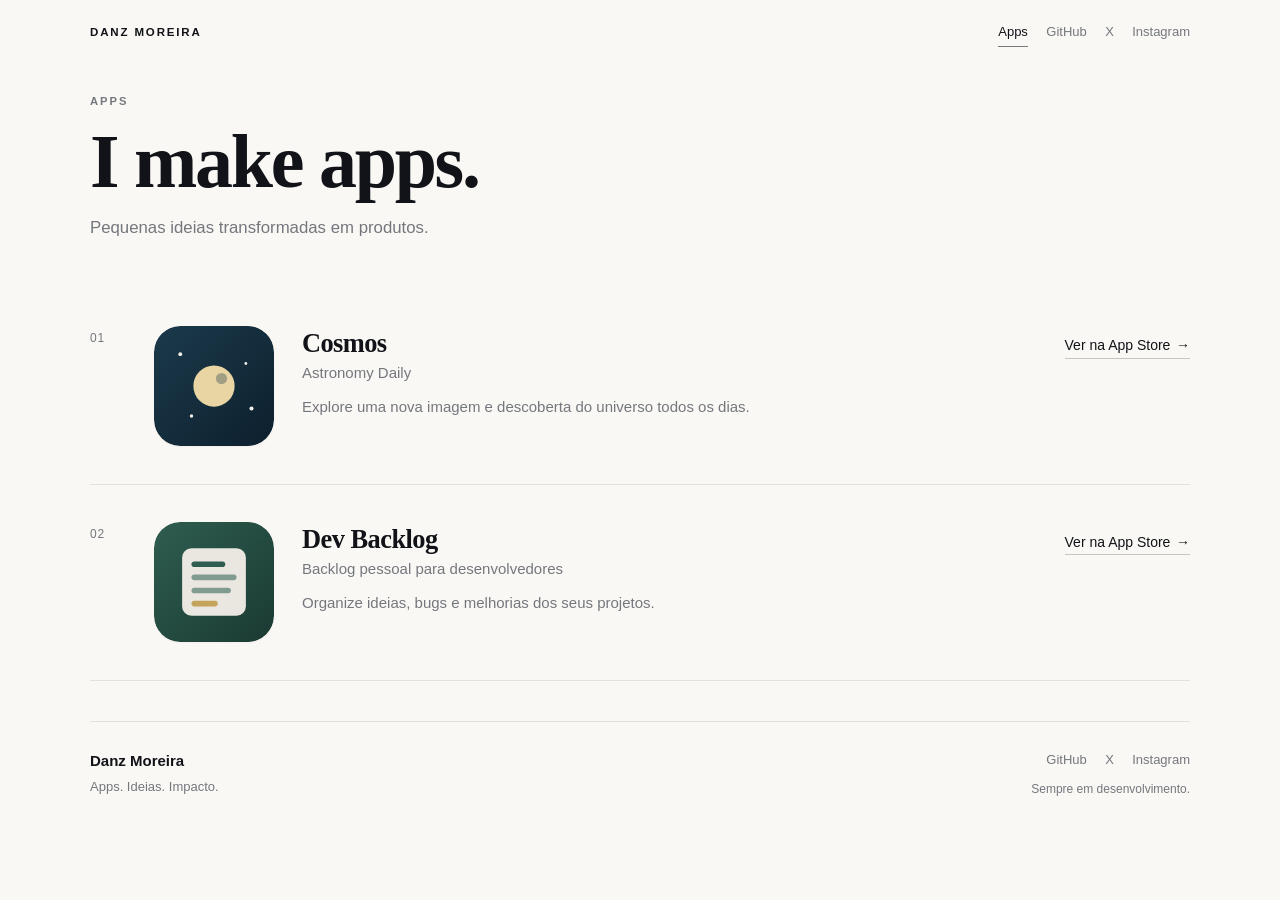
==== index.html @ e071b49e "sua mensagem" ====
<!DOCTYPE html>
<html lang="pt-BR">
  <head>
    <meta charset="utf-8" />
    <meta name="viewport" content="width=device-width, initial-scale=1" />
    <title>Apps · Danz Moreira</title>
    <meta
      name="description"
      content="Pequenas ideias transformadas em produtos — portfólio de apps de Danz Moreira."
    />
    <meta name="theme-color" content="#FAF8F4" />

    <meta property="og:type" content="website" />
    <meta property="og:title" content="Apps · Danz Moreira" />
    <meta
      property="og:description"
      content="Pequenas ideias transformadas em produtos."
    />
    <meta property="og:url" content="https://danzmoreira.github.io/apps/" />
    <meta property="og:image" content="assets/icons/favicon.svg" />

    <meta name="twitter:card" content="summary" />
    <meta name="twitter:title" content="Apps · Danz Moreira" />
    <meta
      name="twitter:description"
      content="Pequenas ideias transformadas em produtos."
    />

    <link rel="icon" href="assets/icons/favicon.svg" type="image/svg+xml" />
    <link rel="stylesheet" href="css/style.css" />
  </head>
  <body>
    <a class="skip-link" href="#conteudo">Ir para o conteúdo</a>

    <header class="site-header">
      <div class="shell header-inner">
        <a class="site-mark" href="index.html">Danz Moreira</a>
        <nav class="header-nav" aria-label="Navegação">
          <a class="nav-link is-active" href="index.html" aria-current="page">Apps</a>
          <a
            class="nav-link"
            href="#"
            data-social="github"
            rel="noopener noreferrer"
            >GitHub</a
          >
          <a class="nav-link" href="#" data-social="x" rel="noopener noreferrer"
            >X</a
          >
          <a
            class="nav-link"
            href="#"
            data-social="instagram"
            rel="noopener noreferrer"
            >Instagram</a
          >
        </nav>
      </div>
    </header>

    <main id="conteudo">
      <section class="hero shell" aria-labelledby="hero-title">
        <p class="hero-kicker">Apps</p>
        <h1 id="hero-title">I make apps.</h1>
        <p class="hero-lead">Pequenas ideias transformadas em produtos.</p>
      </section>

      <section class="apps-section shell" aria-label="Lista de aplicativos">
        <p id="apps-status" class="apps-status" role="status" aria-live="polite">
          Carregando aplicativos…
        </p>
        <div id="apps-grid" class="apps-list" hidden></div>
      </section>
    </main>

    <footer class="site-footer">
      <div class="shell footer-inner">
        <div class="footer-brand">
          <p class="footer-name">Danz Moreira</p>
          <p class="footer-tagline">Apps. Ideias. Impacto.</p>
        </div>
        <div class="footer-meta">
          <nav class="footer-nav" aria-label="Redes sociais">
            <a
              class="nav-link"
              href="#"
              data-social="github"
              rel="noopener noreferrer"
              >GitHub</a
            >
            <a class="nav-link" href="#" data-social="x" rel="noopener noreferrer"
              >X</a
            >
            <a
              class="nav-link"
              href="#"
              data-social="instagram"
              rel="noopener noreferrer"
              >Instagram</a
            >
          </nav>
          <p class="footer-note">Sempre em desenvolvimento.</p>
        </div>
      </div>
    </footer>

    <script src="js/app.js" defer></script>
  </body>
</html>
---- css/style.css ----
/* Indie Portfolio — Danz Moreira / apps */

:root {
  --bg: #faf8f4;
  --ink: #111318;
  --ink-soft: #74777d;
  --line: rgba(17, 19, 24, 0.1);
  --link: #111318;
  --font-sans: -apple-system, BlinkMacSystemFont, "Segoe UI", Roboto, Helvetica,
    Arial, sans-serif;
  --font-serif: Georgia, "Times New Roman", Times, serif;
  --shell: min(1100px, calc(100% - 2.5rem));
  --icon: 84px;
  --icon-radius: 20px;
}

@media (min-width: 768px) {
  :root {
    --shell: min(1100px, calc(100% - 4rem));
    --icon: 120px;
    --icon-radius: 26px;
  }
}

*,
*::before,
*::after {
  box-sizing: border-box;
}

html {
  scroll-behavior: smooth;
}

body {
  margin: 0;
  min-height: 100vh;
  font-family: var(--font-sans);
  color: var(--ink);
  background: var(--bg);
  line-height: 1.5;
  -webkit-font-smoothing: antialiased;
}

img {
  max-width: 100%;
  display: block;
}

a {
  color: var(--link);
}

a:focus-visible,
button:focus-visible {
  outline: 1.5px solid var(--ink);
  outline-offset: 3px;
}

.skip-link {
  position: absolute;
  left: 1rem;
  top: -3.5rem;
  z-index: 30;
  padding: 0.5rem 0.85rem;
  background: #fff;
  color: var(--ink);
  border: 1px solid var(--line);
  border-radius: 4px;
  text-decoration: none;
  font-size: 0.8125rem;
  font-weight: 500;
}

.skip-link:focus {
  top: 1rem;
}

.shell {
  width: var(--shell);
  margin-inline: auto;
}

/* —— Header —— */
.site-header {
  padding: 1.35rem 0 0;
}

.header-inner {
  display: flex;
  flex-wrap: wrap;
  align-items: baseline;
  justify-content: space-between;
  gap: 0.75rem 1.5rem;
}

.site-mark {
  margin: 0;
  font-family: var(--font-sans);
  font-size: 0.72rem;
  font-weight: 600;
  letter-spacing: 0.16em;
  text-transform: uppercase;
  text-decoration: none;
  color: var(--ink);
}

.header-nav,
.footer-nav {
  display: flex;
  flex-wrap: wrap;
  align-items: center;
  gap: 0.35rem 1.15rem;
}

.nav-link {
  position: relative;
  font-size: 0.8125rem;
  font-weight: 400;
  color: var(--ink-soft);
  text-decoration: none;
  transition: color 0.2s ease;
}

.nav-link:hover,
.nav-link:focus-visible {
  color: var(--ink);
}

.nav-link.is-active {
  color: var(--ink);
}

.nav-link.is-active::after {
  content: "";
  position: absolute;
  left: 0;
  right: 0;
  bottom: -0.35rem;
  height: 1px;
  background: var(--ink);
  opacity: 0.55;
}

/* —— Hero —— */
.hero {
  padding: 3.25rem 0 0.5rem;
}

.hero-kicker {
  margin: 0 0 0.85rem;
  font-size: 0.7rem;
  font-weight: 600;
  letter-spacing: 0.18em;
  text-transform: uppercase;
  color: var(--ink-soft);
}

.hero h1,
.not-found-title {
  margin: 0 0 0.85rem;
  font-family: var(--font-serif);
  font-size: clamp(2.6rem, 8vw, 4.75rem);
  font-weight: 700;
  letter-spacing: -0.03em;
  line-height: 1.02;
  color: var(--ink);
}

.hero-lead {
  margin: 0;
  max-width: 28rem;
  font-size: 1.05rem;
  color: var(--ink-soft);
  line-height: 1.55;
}

/* —— List —— */
.apps-section {
  padding: 2.5rem 0 1rem;
}

.apps-status {
  margin: 0 0 1rem;
  font-size: 0.9rem;
  color: var(--ink-soft);
}

.apps-status.is-error {
  color: #8b3a3a;
}

.apps-list {
  display: block;
  margin: 0;
  padding: 0;
}

.app-row {
  display: grid;
  grid-template-columns: 1.75rem var(--icon) minmax(0, 1fr);
  column-gap: 0.95rem;
  align-items: start;
  padding: 1.75rem 0;
  border-bottom: 1px solid var(--line);
  background: transparent;
  box-shadow: none;
  transition: border-color 0.25s ease;
}

.app-row:hover {
  border-bottom-color: rgba(17, 19, 24, 0.18);
}

.app-row:last-child {
  border-bottom: 1px solid var(--line);
}

.app-index {
  margin: 0.15rem 0 0;
  font-size: 0.75rem;
  font-weight: 500;
  letter-spacing: 0.06em;
  color: var(--ink-soft);
  font-variant-numeric: tabular-nums;
}

.app-icon {
  width: var(--icon);
  height: var(--icon);
  border-radius: var(--icon-radius);
  object-fit: cover;
  background: #ebe7e0;
  box-shadow: 0 1px 2px rgba(17, 19, 24, 0.04);
  transition: transform 0.25s ease;
}

.app-row:hover .app-icon {
  transform: translateY(-2px);
}

.app-body {
  min-width: 0;
  display: flex;
  flex-direction: column;
  gap: 0.15rem;
  padding-top: 0.1rem;
}

.app-body-top {
  display: flex;
  flex-direction: column;
  gap: 0.15rem;
}

.app-name {
  margin: 0;
  font-family: var(--font-serif);
  font-size: 1.35rem;
  font-weight: 700;
  letter-spacing: -0.02em;
  line-height: 1.2;
  color: var(--ink);
}

.app-row.is-featured .app-name {
  letter-spacing: -0.022em;
}

.app-subtitle {
  margin: 0;
  font-size: 0.9375rem;
  color: var(--ink-soft);
  line-height: 1.4;
}

.app-description {
  margin: 0.55rem 0 0;
  max-width: 28rem;
  font-size: 0.9375rem;
  color: var(--ink-soft);
  line-height: 1.6;
  order: 3;
}

.app-action {
  margin: 0.75rem 0 0;
  order: 4;
}

.app-store-link,
.app-status-text {
  display: inline-flex;
  align-items: center;
  gap: 0.35rem;
  margin: 0;
  padding: 0;
  border: none;
  background: none;
  font: inherit;
  font-size: 0.875rem;
  font-weight: 500;
  color: var(--link);
  text-decoration: none;
  cursor: pointer;
  border-bottom: 1px solid transparent;
  transition: opacity 0.2s ease, border-color 0.2s ease;
}

.app-store-link {
  border-bottom-color: rgba(17, 19, 24, 0.22);
  padding-bottom: 0.1rem;
}

.app-store-link:hover,
.app-store-link:focus-visible {
  opacity: 0.7;
  border-bottom-color: rgba(17, 19, 24, 0.45);
}

.app-store-link:hover .link-arrow,
.app-store-link:focus-visible .link-arrow {
  transform: translateX(3px);
}

.link-arrow {
  display: inline-block;
  transition: transform 0.2s ease;
}

.app-status-text {
  cursor: default;
  color: var(--ink-soft);
  font-weight: 400;
  border-bottom: none;
}

.app-qr {
  margin: 1rem 0 0;
  padding: 0;
  border: none;
  order: 5;
}

.app-qr img {
  width: 72px;
  height: 72px;
  border-radius: 8px;
  background: #fff;
}

.app-qr figcaption {
  margin-top: 0.3rem;
  font-size: 0.7rem;
  color: var(--ink-soft);
}

/* Desktop: número | ícone | info | link */
@media (min-width: 900px) {
  .app-row {
    grid-template-columns: 2.25rem var(--icon) minmax(0, 1fr);
    column-gap: 1.75rem;
    padding: 2.35rem 0;
  }

  .app-body {
    display: grid;
    grid-template-columns: minmax(0, 1fr) auto;
    grid-template-rows: auto auto auto;
    column-gap: 1.5rem;
    row-gap: 0;
    align-items: start;
  }

  .app-body-top {
    grid-column: 1;
    grid-row: 1;
  }

  .app-action {
    grid-column: 2;
    grid-row: 1;
    margin: 0.35rem 0 0;
    justify-self: end;
    white-space: nowrap;
    order: unset;
  }

  .app-description {
    grid-column: 1 / -1;
    grid-row: 2;
    max-width: 32rem;
    margin-top: 0.75rem;
    order: unset;
  }

  .app-qr {
    grid-column: 1;
    grid-row: 3;
    order: unset;
  }

  .app-name {
    font-size: 1.65rem;
  }
}

/* —— Footer —— */
.site-footer {
  padding: 0 0 3.5rem;
  margin-top: 1.5rem;
}

.footer-inner {
  display: flex;
  flex-wrap: wrap;
  justify-content: space-between;
  gap: 1.5rem 2rem;
  border-top: 1px solid var(--line);
  padding-top: 1.75rem;
}

.footer-name {
  margin: 0 0 0.25rem;
  font-size: 0.9375rem;
  font-weight: 600;
  color: var(--ink);
}

.footer-tagline {
  margin: 0;
  font-size: 0.8125rem;
  color: var(--ink-soft);
}

.footer-meta {
  display: flex;
  flex-direction: column;
  align-items: flex-start;
  gap: 0.65rem;
}

@media (min-width: 640px) {
  .footer-meta {
    align-items: flex-end;
    text-align: right;
  }
}

.footer-note {
  margin: 0;
  font-size: 0.75rem;
  color: var(--ink-soft);
}

/* —— 404 —— */
.page-404 .not-found {
  min-height: 100vh;
  display: flex;
  flex-direction: column;
  justify-content: center;
  padding: 3rem 0;
}

.page-404 .site-mark {
  margin-bottom: 2rem;
}

.page-404 .not-found-title {
  font-size: clamp(2rem, 6vw, 3rem);
}

.page-404 .hero-lead {
  margin-bottom: 1.5rem;
}

@media (prefers-reduced-motion: reduce) {
  html {
    scroll-behavior: auto;
  }

  .app-icon,
  .link-arrow,
  .app-store-link,
  .nav-link,
  .app-row {
    transition: none !important;
  }

  .app-row:hover .app-icon {
    transform: none;
  }

  .app-store-link:hover .link-arrow,
  .app-store-link:focus-visible .link-arrow {
    transform: none;
  }
}
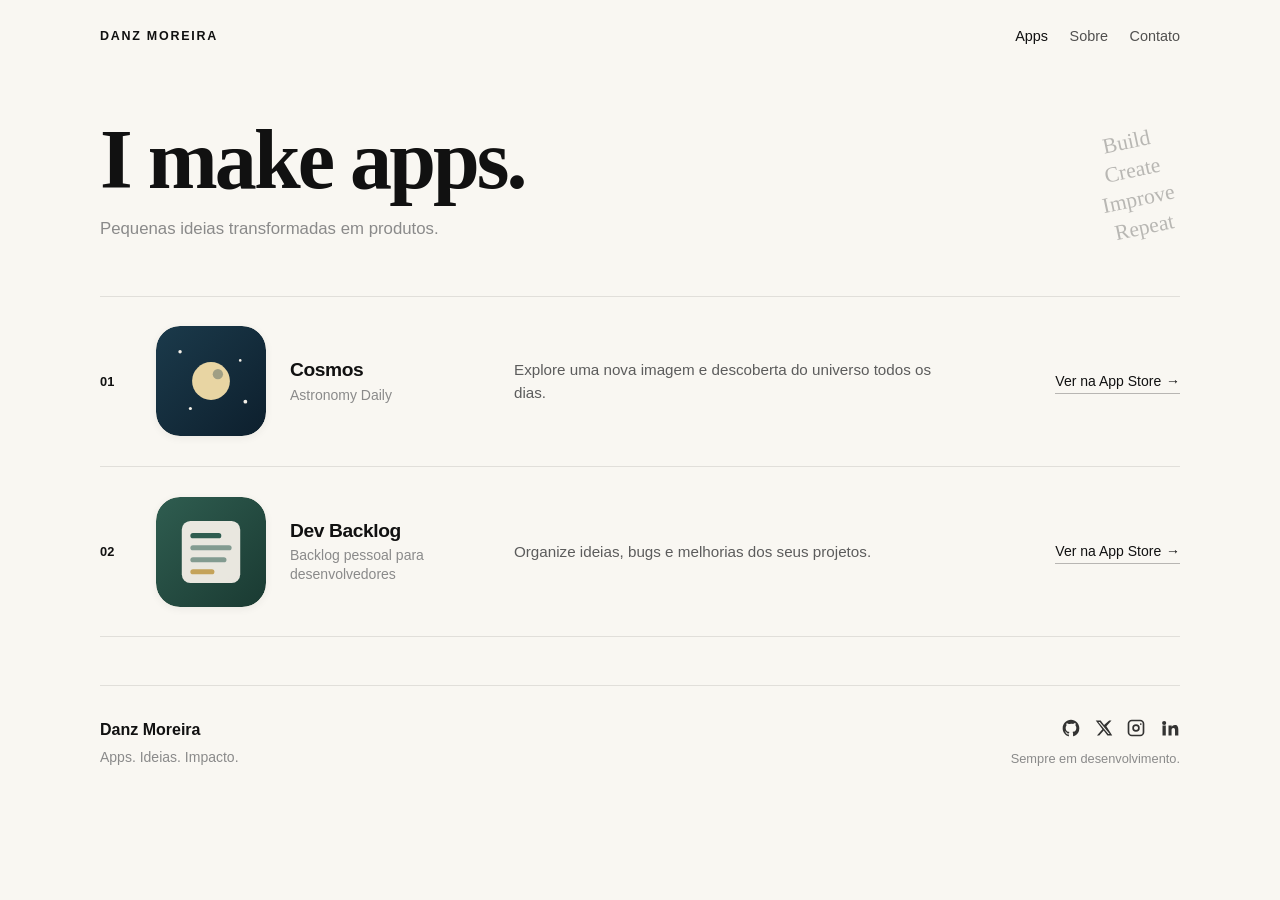
==== commit 2462b596: "suam" ====
--- a/index.html
+++ b/index.html
@@ -8,7 +8,7 @@
       name="description"
       content="Pequenas ideias transformadas em produtos — portfólio de apps de Danz Moreira."
     />
-    <meta name="theme-color" content="#FAF8F4" />
+    <meta name="theme-color" content="#F9F7F2" />
 
     <meta property="og:type" content="website" />
     <meta property="og:title" content="Apps · Danz Moreira" />
@@ -37,32 +37,21 @@
         <a class="site-mark" href="index.html">Danz Moreira</a>
         <nav class="header-nav" aria-label="Navegação">
           <a class="nav-link is-active" href="index.html" aria-current="page">Apps</a>
-          <a
-            class="nav-link"
-            href="#"
-            data-social="github"
-            rel="noopener noreferrer"
-            >GitHub</a
-          >
-          <a class="nav-link" href="#" data-social="x" rel="noopener noreferrer"
-            >X</a
-          >
-          <a
-            class="nav-link"
-            href="#"
-            data-social="instagram"
-            rel="noopener noreferrer"
-            >Instagram</a
-          >
+          <a class="nav-link" href="#sobre">Sobre</a>
+          <a class="nav-link" href="#contato">Contato</a>
         </nav>
       </div>
     </header>
 
     <main id="conteudo">
       <section class="hero shell" aria-labelledby="hero-title">
-        <p class="hero-kicker">Apps</p>
-        <h1 id="hero-title">I make apps.</h1>
-        <p class="hero-lead">Pequenas ideias transformadas em produtos.</p>
+        <div class="hero-copy">
+          <h1 id="hero-title">I make apps.</h1>
+          <p class="hero-lead">Pequenas ideias transformadas em produtos.</p>
+        </div>
+        <p class="hero-script" aria-hidden="true">
+          Build<br />Create<br />Improve<br />Repeat
+        </p>
       </section>
 
       <section class="apps-section shell" aria-label="Lista de aplicativos">
@@ -73,31 +62,70 @@
       </section>
     </main>
 
-    <footer class="site-footer">
+    <footer class="site-footer" id="contato">
       <div class="shell footer-inner">
-        <div class="footer-brand">
+        <div class="footer-brand" id="sobre">
           <p class="footer-name">Danz Moreira</p>
           <p class="footer-tagline">Apps. Ideias. Impacto.</p>
         </div>
         <div class="footer-meta">
-          <nav class="footer-nav" aria-label="Redes sociais">
+          <nav class="footer-social" aria-label="Redes sociais">
             <a
-              class="nav-link"
+              class="social-icon"
               href="#"
               data-social="github"
+              aria-label="GitHub"
               rel="noopener noreferrer"
-              >GitHub</a
             >
-            <a class="nav-link" href="#" data-social="x" rel="noopener noreferrer"
-              >X</a
+              <svg viewBox="0 0 24 24" width="20" height="20" aria-hidden="true">
+                <path
+                  fill="currentColor"
+                  d="M12 2C6.48 2 2 6.58 2 12.26c0 4.52 2.87 8.35 6.84 9.71.5.1.68-.22.68-.48 0-.24-.01-.87-.01-1.7-2.78.62-3.37-1.37-3.37-1.37-.45-1.18-1.11-1.5-1.11-1.5-.91-.64.07-.63.07-.63 1 .07 1.53 1.06 1.53 1.06.89 1.56 2.34 1.11 2.91.85.09-.66.35-1.11.63-1.37-2.22-.26-4.56-1.14-4.56-5.07 0-1.12.39-2.03 1.03-2.75-.1-.26-.45-1.31.1-2.73 0 0 .84-.27 2.75 1.05A9.3 9.3 0 0 1 12 6.84c.85 0 1.71.12 2.51.35 1.9-1.32 2.74-1.05 2.74-1.05.55 1.42.2 2.47.1 2.73.64.72 1.03 1.63 1.03 2.75 0 3.94-2.34 4.8-4.57 5.06.36.32.68.94.68 1.9 0 1.37-.01 2.47-.01 2.81 0 .26.18.59.69.48A10.27 10.27 0 0 0 22 12.26C22 6.58 17.52 2 12 2z"
+                />
+              </svg>
+            </a>
+            <a
+              class="social-icon"
+              href="#"
+              data-social="x"
+              aria-label="X"
+              rel="noopener noreferrer"
             >
+              <svg viewBox="0 0 24 24" width="18" height="18" aria-hidden="true">
+                <path
+                  fill="currentColor"
+                  d="M18.9 2H22l-6.8 7.78L23 22h-6.4l-5-6.55L5.7 22H2.6l7.28-8.32L1 2h6.56l4.52 5.98L18.9 2zm-1.12 18h1.78L6.34 3.9H4.44L17.78 20z"
+                />
+              </svg>
+            </a>
             <a
-              class="nav-link"
+              class="social-icon"
               href="#"
               data-social="instagram"
+              aria-label="Instagram"
               rel="noopener noreferrer"
-              >Instagram</a
             >
+              <svg viewBox="0 0 24 24" width="20" height="20" aria-hidden="true">
+                <path
+                  fill="currentColor"
+                  d="M7 2h10a5 5 0 0 1 5 5v10a5 5 0 0 1-5 5H7a5 5 0 0 1-5-5V7a5 5 0 0 1 5-5zm0 2a3 3 0 0 0-3 3v10a3 3 0 0 0 3 3h10a3 3 0 0 0 3-3V7a3 3 0 0 0-3-3H7zm5 3.5A4.5 4.5 0 1 1 7.5 12 4.5 4.5 0 0 1 12 7.5zm0 2A2.5 2.5 0 1 0 14.5 12 2.5 2.5 0 0 0 12 9.5zM17.75 6.25a1 1 0 1 1-1 1 1 1 0 0 1 1-1z"
+                />
+              </svg>
+            </a>
+            <a
+              class="social-icon"
+              href="#"
+              data-social="linkedin"
+              aria-label="LinkedIn"
+              rel="noopener noreferrer"
+            >
+              <svg viewBox="0 0 24 24" width="20" height="20" aria-hidden="true">
+                <path
+                  fill="currentColor"
+                  d="M4.98 3.5A2.5 2.5 0 1 1 2.5 6a2.5 2.5 0 0 1 2.48-2.5zM3 8.98h3.96V21H3zm7.2 0H14v1.64h.06c.55-1.04 1.9-2.14 3.91-2.14C21.2 8.48 22 11 22 14.4V21h-3.96v-5.8c0-1.38-.02-3.16-1.93-3.16-1.93 0-2.23 1.5-2.23 3.06V21H10.2z"
+                />
+              </svg>
+            </a>
           </nav>
           <p class="footer-note">Sempre em desenvolvimento.</p>
         </div>
--- a/css/style.css
+++ b/css/style.css
@@ -1,24 +1,34 @@
-/* Indie Portfolio — Danz Moreira / apps */
+/* Indie Portfolio — alinhado ao mockup de referência */
 
 :root {
-  --bg: #faf8f4;
-  --ink: #111318;
-  --ink-soft: #74777d;
-  --line: rgba(17, 19, 24, 0.1);
-  --link: #111318;
+  --bg: #f9f7f2;
+  --ink: #111111;
+  --ink-soft: #8a8a8a;
+  --ink-mid: #5c5c5c;
+  --line: rgba(17, 17, 17, 0.1);
+  --link: #111111;
   --font-sans: -apple-system, BlinkMacSystemFont, "Segoe UI", Roboto, Helvetica,
     Arial, sans-serif;
   --font-serif: Georgia, "Times New Roman", Times, serif;
-  --shell: min(1100px, calc(100% - 2.5rem));
-  --icon: 84px;
-  --icon-radius: 20px;
+  --font-script: "Segoe Script", "Apple Chancery", "Bradley Hand", "Comic Sans MS",
+    cursive;
+  --shell: min(1080px, calc(100% - 2.5rem));
+  --icon: 78px;
+  --icon-radius: 18px;
 }
 
 @media (min-width: 768px) {
   :root {
-    --shell: min(1100px, calc(100% - 4rem));
-    --icon: 120px;
-    --icon-radius: 26px;
+    --shell: min(1080px, calc(100% - 4.5rem));
+    --icon: 100px;
+    --icon-radius: 22px;
+  }
+}
+
+@media (min-width: 1100px) {
+  :root {
+    --icon: 110px;
+    --icon-radius: 24px;
   }
 }
 
@@ -83,101 +93,109 @@
 
 /* —— Header —— */
 .site-header {
-  padding: 1.35rem 0 0;
+  padding: 1.6rem 0 0;
 }
 
 .header-inner {
   display: flex;
   flex-wrap: wrap;
-  align-items: baseline;
+  align-items: center;
   justify-content: space-between;
-  gap: 0.75rem 1.5rem;
+  gap: 0.85rem 1.5rem;
 }
 
 .site-mark {
   margin: 0;
-  font-family: var(--font-sans);
-  font-size: 0.72rem;
-  font-weight: 600;
-  letter-spacing: 0.16em;
+  font-size: 0.78rem;
+  font-weight: 700;
+  letter-spacing: 0.14em;
   text-transform: uppercase;
   text-decoration: none;
   color: var(--ink);
 }
 
-.header-nav,
-.footer-nav {
+.header-nav {
   display: flex;
   flex-wrap: wrap;
-  align-items: center;
-  gap: 0.35rem 1.15rem;
+  gap: 0.35rem 1.35rem;
 }
 
 .nav-link {
-  position: relative;
-  font-size: 0.8125rem;
+  font-size: 0.9rem;
   font-weight: 400;
-  color: var(--ink-soft);
+  color: var(--ink);
   text-decoration: none;
-  transition: color 0.2s ease;
+  opacity: 0.72;
+  transition: opacity 0.2s ease;
 }
 
 .nav-link:hover,
-.nav-link:focus-visible {
-  color: var(--ink);
-}
-
+.nav-link:focus-visible,
 .nav-link.is-active {
-  color: var(--ink);
-}
-
-.nav-link.is-active::after {
-  content: "";
-  position: absolute;
-  left: 0;
-  right: 0;
-  bottom: -0.35rem;
-  height: 1px;
-  background: var(--ink);
-  opacity: 0.55;
+  opacity: 1;
 }
 
 /* —— Hero —— */
 .hero {
-  padding: 3.25rem 0 0.5rem;
-}
-
-.hero-kicker {
-  margin: 0 0 0.85rem;
-  font-size: 0.7rem;
-  font-weight: 600;
-  letter-spacing: 0.18em;
-  text-transform: uppercase;
-  color: var(--ink-soft);
-}
-
-.hero h1,
-.not-found-title {
-  margin: 0 0 0.85rem;
+  position: relative;
+  display: grid;
+  grid-template-columns: 1fr;
+  gap: 1rem;
+  padding: 3.5rem 0 1.25rem;
+}
+
+.hero-copy {
+  max-width: 36rem;
+}
+
+.hero h1 {
+  margin: 0 0 0.9rem;
   font-family: var(--font-serif);
-  font-size: clamp(2.6rem, 8vw, 4.75rem);
+  font-size: clamp(2.75rem, 9vw, 5.25rem);
   font-weight: 700;
-  letter-spacing: -0.03em;
-  line-height: 1.02;
+  letter-spacing: -0.035em;
+  line-height: 0.98;
   color: var(--ink);
 }
 
 .hero-lead {
   margin: 0;
-  max-width: 28rem;
+  max-width: 26rem;
   font-size: 1.05rem;
   color: var(--ink-soft);
   line-height: 1.55;
 }
 
-/* —— List —— */
+.hero-script {
+  display: none;
+  margin: 0;
+  font-family: var(--font-script);
+  font-size: 1.35rem;
+  line-height: 1.35;
+  color: rgba(17, 17, 17, 0.28);
+  transform: rotate(-12deg);
+  text-align: center;
+  user-select: none;
+  pointer-events: none;
+}
+
+@media (min-width: 768px) {
+  .hero {
+    grid-template-columns: 1fr auto;
+    align-items: start;
+    padding: 4.5rem 0 1.75rem;
+  }
+
+  .hero-script {
+    display: block;
+    margin-top: 0.5rem;
+    margin-right: 0.5rem;
+  }
+}
+
+/* —— Apps list —— */
 .apps-section {
-  padding: 2.5rem 0 1rem;
+  padding: 1.5rem 0 0.5rem;
 }
 
 .apps-status {
@@ -198,40 +216,42 @@
 
 .app-row {
   display: grid;
-  grid-template-columns: 1.75rem var(--icon) minmax(0, 1fr);
-  column-gap: 0.95rem;
+  grid-template-columns: 1.6rem var(--icon) minmax(0, 1fr);
+  grid-template-areas:
+    "num icon titles"
+    ".    .    desc"
+    ".    .    action"
+    ".    .    qr";
+  column-gap: 0.9rem;
+  row-gap: 0;
   align-items: start;
-  padding: 1.75rem 0;
+  padding: 1.6rem 0;
   border-bottom: 1px solid var(--line);
   background: transparent;
-  box-shadow: none;
-  transition: border-color 0.25s ease;
-}
-
-.app-row:hover {
-  border-bottom-color: rgba(17, 19, 24, 0.18);
-}
-
-.app-row:last-child {
-  border-bottom: 1px solid var(--line);
+}
+
+.app-row:first-child {
+  border-top: 1px solid var(--line);
 }
 
 .app-index {
-  margin: 0.15rem 0 0;
-  font-size: 0.75rem;
-  font-weight: 500;
-  letter-spacing: 0.06em;
-  color: var(--ink-soft);
+  grid-area: num;
+  margin: 0.35rem 0 0;
+  font-size: 0.8rem;
+  font-weight: 700;
+  letter-spacing: 0.02em;
+  color: var(--ink);
   font-variant-numeric: tabular-nums;
 }
 
 .app-icon {
+  grid-area: icon;
   width: var(--icon);
   height: var(--icon);
   border-radius: var(--icon-radius);
   object-fit: cover;
-  background: #ebe7e0;
-  box-shadow: 0 1px 2px rgba(17, 19, 24, 0.04);
+  background: #ebe6dc;
+  box-shadow: 0 2px 8px rgba(17, 17, 17, 0.06);
   transition: transform 0.25s ease;
 }
 
@@ -239,62 +259,54 @@
   transform: translateY(-2px);
 }
 
-.app-body {
+.app-titles {
+  grid-area: titles;
   min-width: 0;
-  display: flex;
-  flex-direction: column;
-  gap: 0.15rem;
-  padding-top: 0.1rem;
-}
-
-.app-body-top {
-  display: flex;
-  flex-direction: column;
-  gap: 0.15rem;
+  padding-top: 0.15rem;
 }
 
 .app-name {
   margin: 0;
-  font-family: var(--font-serif);
-  font-size: 1.35rem;
+  font-family: var(--font-sans);
+  font-size: 1.125rem;
   font-weight: 700;
   letter-spacing: -0.02em;
-  line-height: 1.2;
-  color: var(--ink);
-}
-
-.app-row.is-featured .app-name {
-  letter-spacing: -0.022em;
+  line-height: 1.25;
+  color: var(--ink);
 }
 
 .app-subtitle {
-  margin: 0;
-  font-size: 0.9375rem;
-  color: var(--ink-soft);
-  line-height: 1.4;
+  margin: 0.2rem 0 0;
+  font-size: 0.875rem;
+  color: var(--ink-soft);
+  line-height: 1.35;
 }
 
 .app-description {
+  grid-area: desc;
   margin: 0.55rem 0 0;
-  max-width: 28rem;
-  font-size: 0.9375rem;
-  color: var(--ink-soft);
-  line-height: 1.6;
-  order: 3;
+  font-size: 0.9rem;
+  color: var(--ink-mid);
+  line-height: 1.55;
+  max-width: 36em;
+}
+
+.app-description:empty {
+  display: none;
 }
 
 .app-action {
+  grid-area: action;
   margin: 0.75rem 0 0;
-  order: 4;
 }
 
 .app-store-link,
 .app-status-text {
   display: inline-flex;
   align-items: center;
-  gap: 0.35rem;
-  margin: 0;
-  padding: 0;
+  gap: 0.3rem;
+  margin: 0;
+  padding: 0 0 0.1rem;
   border: none;
   background: none;
   font: inherit;
@@ -303,19 +315,14 @@
   color: var(--link);
   text-decoration: none;
   cursor: pointer;
-  border-bottom: 1px solid transparent;
+  border-bottom: 1px solid rgba(17, 17, 17, 0.28);
   transition: opacity 0.2s ease, border-color 0.2s ease;
-}
-
-.app-store-link {
-  border-bottom-color: rgba(17, 19, 24, 0.22);
-  padding-bottom: 0.1rem;
 }
 
 .app-store-link:hover,
 .app-store-link:focus-visible {
-  opacity: 0.7;
-  border-bottom-color: rgba(17, 19, 24, 0.45);
+  opacity: 0.65;
+  border-bottom-color: rgba(17, 17, 17, 0.5);
 }
 
 .app-store-link:hover .link-arrow,
@@ -336,10 +343,10 @@
 }
 
 .app-qr {
-  margin: 1rem 0 0;
+  grid-area: qr;
+  margin: 0.85rem 0 0;
   padding: 0;
   border: none;
-  order: 5;
 }
 
 .app-qr img {
@@ -350,86 +357,80 @@
 }
 
 .app-qr figcaption {
-  margin-top: 0.3rem;
+  margin-top: 0.25rem;
   font-size: 0.7rem;
   color: var(--ink-soft);
 }
 
-/* Desktop: número | ícone | info | link */
-@media (min-width: 900px) {
+/* Desktop: 01 | ícone | título | descrição | link */
+@media (min-width: 960px) {
   .app-row {
-    grid-template-columns: 2.25rem var(--icon) minmax(0, 1fr);
-    column-gap: 1.75rem;
-    padding: 2.35rem 0;
-  }
-
-  .app-body {
-    display: grid;
-    grid-template-columns: minmax(0, 1fr) auto;
-    grid-template-rows: auto auto auto;
+    grid-template-columns: 2rem var(--icon) minmax(150px, 200px) minmax(0, 1fr) auto;
+    grid-template-areas: "num icon titles desc action";
     column-gap: 1.5rem;
-    row-gap: 0;
-    align-items: start;
-  }
-
-  .app-body-top {
-    grid-column: 1;
-    grid-row: 1;
+    align-items: center;
+    padding: 1.85rem 0;
+  }
+
+  .app-index {
+    margin: 0;
+  }
+
+  .app-titles {
+    padding-top: 0;
+  }
+
+  .app-description {
+    margin: 0;
+    max-width: 28rem;
+    font-size: 0.95rem;
+  }
+
+  .app-description:empty {
+    display: block;
+    visibility: hidden;
   }
 
   .app-action {
-    grid-column: 2;
-    grid-row: 1;
-    margin: 0.35rem 0 0;
+    margin: 0;
     justify-self: end;
     white-space: nowrap;
-    order: unset;
-  }
-
-  .app-description {
-    grid-column: 1 / -1;
-    grid-row: 2;
-    max-width: 32rem;
-    margin-top: 0.75rem;
-    order: unset;
+  }
+
+  .app-name {
+    font-size: 1.2rem;
   }
 
   .app-qr {
-    grid-column: 1;
-    grid-row: 3;
-    order: unset;
-  }
-
-  .app-name {
-    font-size: 1.65rem;
+    display: none;
   }
 }
 
 /* —— Footer —— */
 .site-footer {
   padding: 0 0 3.5rem;
-  margin-top: 1.5rem;
+  margin-top: 2.5rem;
 }
 
 .footer-inner {
   display: flex;
   flex-wrap: wrap;
   justify-content: space-between;
-  gap: 1.5rem 2rem;
+  gap: 1.75rem 2rem;
   border-top: 1px solid var(--line);
-  padding-top: 1.75rem;
+  padding-top: 2rem;
 }
 
 .footer-name {
-  margin: 0 0 0.25rem;
-  font-size: 0.9375rem;
-  font-weight: 600;
+  margin: 0 0 0.3rem;
+  font-size: 1rem;
+  font-weight: 700;
   color: var(--ink);
 }
 
 .footer-tagline {
   margin: 0;
-  font-size: 0.8125rem;
+  font-size: 0.875rem;
   color: var(--ink-soft);
 }
 
@@ -437,7 +438,7 @@
   display: flex;
   flex-direction: column;
   align-items: flex-start;
-  gap: 0.65rem;
+  gap: 0.7rem;
 }
 
 @media (min-width: 640px) {
@@ -447,9 +448,28 @@
   }
 }
 
+.footer-social {
+  display: flex;
+  align-items: center;
+  gap: 0.85rem;
+}
+
+.social-icon {
+  display: inline-flex;
+  color: var(--ink);
+  opacity: 0.85;
+  transition: opacity 0.2s ease, transform 0.2s ease;
+}
+
+.social-icon:hover,
+.social-icon:focus-visible {
+  opacity: 1;
+  transform: translateY(-1px);
+}
+
 .footer-note {
   margin: 0;
-  font-size: 0.75rem;
+  font-size: 0.8rem;
   color: var(--ink-soft);
 }
 
@@ -464,10 +484,15 @@
 
 .page-404 .site-mark {
   margin-bottom: 2rem;
+  display: inline-block;
 }
 
 .page-404 .not-found-title {
-  font-size: clamp(2rem, 6vw, 3rem);
+  margin: 0 0 0.75rem;
+  font-family: var(--font-serif);
+  font-size: clamp(2rem, 6vw, 3.25rem);
+  font-weight: 700;
+  letter-spacing: -0.03em;
 }
 
 .page-404 .hero-lead {
@@ -482,12 +507,13 @@
   .app-icon,
   .link-arrow,
   .app-store-link,
-  .nav-link,
-  .app-row {
+  .social-icon,
+  .nav-link {
     transition: none !important;
   }
 
-  .app-row:hover .app-icon {
+  .app-row:hover .app-icon,
+  .social-icon:hover {
     transform: none;
   }
 
@@ -495,4 +521,8 @@
   .app-store-link:focus-visible .link-arrow {
     transform: none;
   }
-}
+
+  .hero-script {
+    transform: none;
+  }
+}
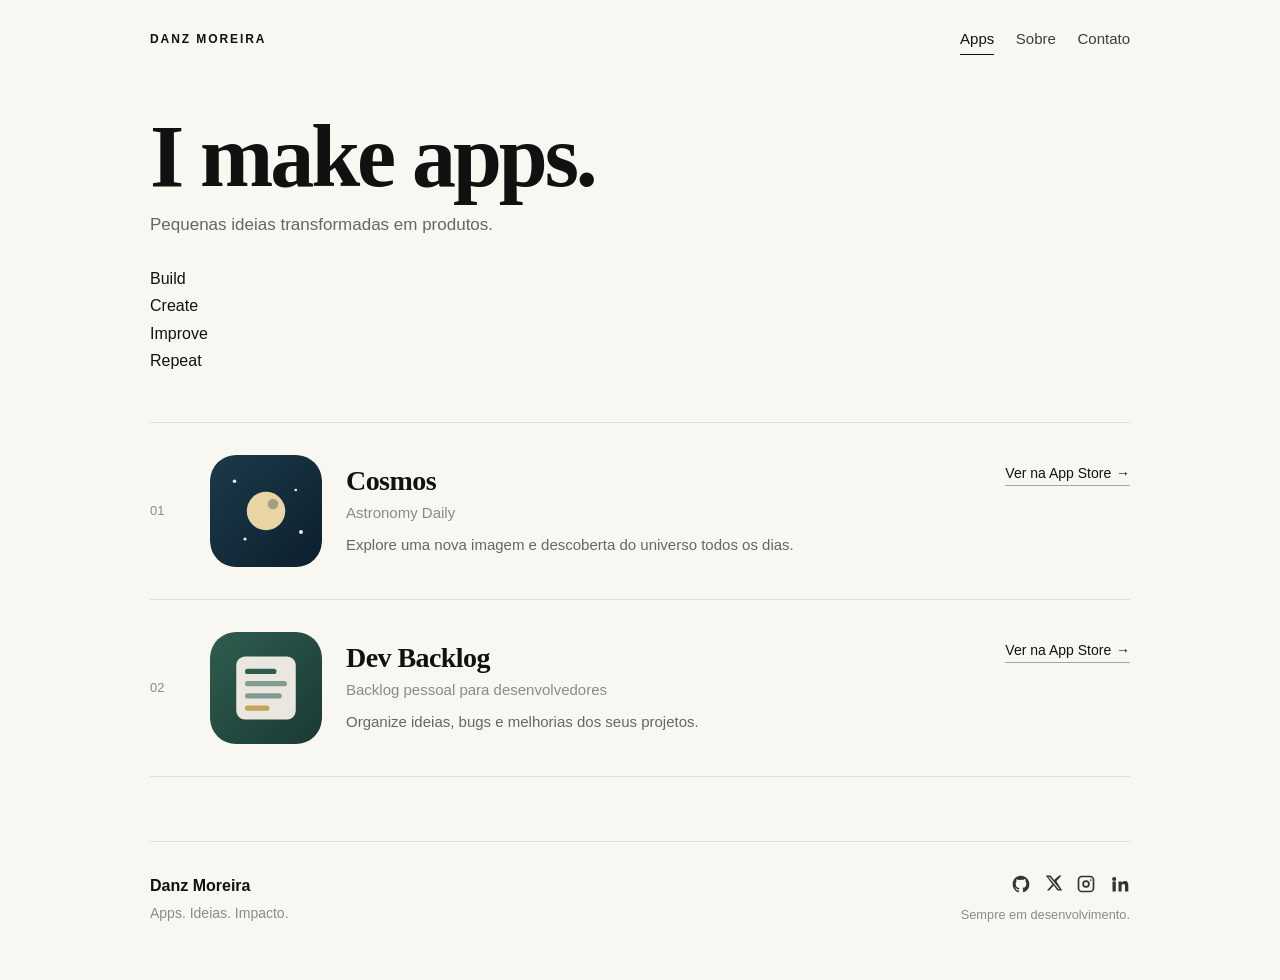
==== commit fe865cbb: "suam" ====
--- a/index.html
+++ b/index.html
@@ -45,13 +45,14 @@
 
     <main id="conteudo">
       <section class="hero shell" aria-labelledby="hero-title">
-        <div class="hero-copy">
-          <h1 id="hero-title">I make apps.</h1>
-          <p class="hero-lead">Pequenas ideias transformadas em produtos.</p>
-        </div>
-        <p class="hero-script" aria-hidden="true">
-          Build<br />Create<br />Improve<br />Repeat
-        </p>
+        <h1 id="hero-title">I make apps.</h1>
+        <p class="hero-lead">Pequenas ideias transformadas em produtos.</p>
+        <ul class="hero-manifest" aria-hidden="true">
+          <li>Build</li>
+          <li>Create</li>
+          <li>Improve</li>
+          <li>Repeat</li>
+        </ul>
       </section>
 
       <section class="apps-section shell" aria-label="Lista de aplicativos">
@@ -70,61 +71,17 @@
         </div>
         <div class="footer-meta">
           <nav class="footer-social" aria-label="Redes sociais">
-            <a
-              class="social-icon"
-              href="#"
-              data-social="github"
-              aria-label="GitHub"
-              rel="noopener noreferrer"
-            >
-              <svg viewBox="0 0 24 24" width="20" height="20" aria-hidden="true">
-                <path
-                  fill="currentColor"
-                  d="M12 2C6.48 2 2 6.58 2 12.26c0 4.52 2.87 8.35 6.84 9.71.5.1.68-.22.68-.48 0-.24-.01-.87-.01-1.7-2.78.62-3.37-1.37-3.37-1.37-.45-1.18-1.11-1.5-1.11-1.5-.91-.64.07-.63.07-.63 1 .07 1.53 1.06 1.53 1.06.89 1.56 2.34 1.11 2.91.85.09-.66.35-1.11.63-1.37-2.22-.26-4.56-1.14-4.56-5.07 0-1.12.39-2.03 1.03-2.75-.1-.26-.45-1.31.1-2.73 0 0 .84-.27 2.75 1.05A9.3 9.3 0 0 1 12 6.84c.85 0 1.71.12 2.51.35 1.9-1.32 2.74-1.05 2.74-1.05.55 1.42.2 2.47.1 2.73.64.72 1.03 1.63 1.03 2.75 0 3.94-2.34 4.8-4.57 5.06.36.32.68.94.68 1.9 0 1.37-.01 2.47-.01 2.81 0 .26.18.59.69.48A10.27 10.27 0 0 0 22 12.26C22 6.58 17.52 2 12 2z"
-                />
-              </svg>
+            <a class="social-icon" href="#" data-social="github" aria-label="GitHub" rel="noopener noreferrer">
+              <svg viewBox="0 0 24 24" width="20" height="20" aria-hidden="true"><path fill="currentColor" d="M12 2C6.48 2 2 6.58 2 12.26c0 4.52 2.87 8.35 6.84 9.71.5.1.68-.22.68-.48 0-.24-.01-.87-.01-1.7-2.78.62-3.37-1.37-3.37-1.37-.45-1.18-1.11-1.5-1.11-1.5-.91-.64.07-.63.07-.63 1 .07 1.53 1.06 1.53 1.06.89 1.56 2.34 1.11 2.91.85.09-.66.35-1.11.63-1.37-2.22-.26-4.56-1.14-4.56-5.07 0-1.12.39-2.03 1.03-2.75-.1-.26-.45-1.31.1-2.73 0 0 .84-.27 2.75 1.05A9.3 9.3 0 0 1 12 6.84c.85 0 1.71.12 2.51.35 1.9-1.32 2.74-1.05 2.74-1.05.55 1.42.2 2.47.1 2.73.64.72 1.03 1.63 1.03 2.75 0 3.94-2.34 4.8-4.57 5.06.36.32.68.94.68 1.9 0 1.37-.01 2.47-.01 2.81 0 .26.18.59.69.48A10.27 10.27 0 0 0 22 12.26C22 6.58 17.52 2 12 2z"/></svg>
             </a>
-            <a
-              class="social-icon"
-              href="#"
-              data-social="x"
-              aria-label="X"
-              rel="noopener noreferrer"
-            >
-              <svg viewBox="0 0 24 24" width="18" height="18" aria-hidden="true">
-                <path
-                  fill="currentColor"
-                  d="M18.9 2H22l-6.8 7.78L23 22h-6.4l-5-6.55L5.7 22H2.6l7.28-8.32L1 2h6.56l4.52 5.98L18.9 2zm-1.12 18h1.78L6.34 3.9H4.44L17.78 20z"
-                />
-              </svg>
+            <a class="social-icon" href="#" data-social="x" aria-label="X" rel="noopener noreferrer">
+              <svg viewBox="0 0 24 24" width="18" height="18" aria-hidden="true"><path fill="currentColor" d="M18.9 2H22l-6.8 7.78L23 22h-6.4l-5-6.55L5.7 22H2.6l7.28-8.32L1 2h6.56l4.52 5.98L18.9 2zm-1.12 18h1.78L6.34 3.9H4.44L17.78 20z"/></svg>
             </a>
-            <a
-              class="social-icon"
-              href="#"
-              data-social="instagram"
-              aria-label="Instagram"
-              rel="noopener noreferrer"
-            >
-              <svg viewBox="0 0 24 24" width="20" height="20" aria-hidden="true">
-                <path
-                  fill="currentColor"
-                  d="M7 2h10a5 5 0 0 1 5 5v10a5 5 0 0 1-5 5H7a5 5 0 0 1-5-5V7a5 5 0 0 1 5-5zm0 2a3 3 0 0 0-3 3v10a3 3 0 0 0 3 3h10a3 3 0 0 0 3-3V7a3 3 0 0 0-3-3H7zm5 3.5A4.5 4.5 0 1 1 7.5 12 4.5 4.5 0 0 1 12 7.5zm0 2A2.5 2.5 0 1 0 14.5 12 2.5 2.5 0 0 0 12 9.5zM17.75 6.25a1 1 0 1 1-1 1 1 1 0 0 1 1-1z"
-                />
-              </svg>
+            <a class="social-icon" href="#" data-social="instagram" aria-label="Instagram" rel="noopener noreferrer">
+              <svg viewBox="0 0 24 24" width="20" height="20" aria-hidden="true"><path fill="currentColor" d="M7 2h10a5 5 0 0 1 5 5v10a5 5 0 0 1-5 5H7a5 5 0 0 1-5-5V7a5 5 0 0 1 5-5zm0 2a3 3 0 0 0-3 3v10a3 3 0 0 0 3 3h10a3 3 0 0 0 3-3V7a3 3 0 0 0-3-3H7zm5 3.5A4.5 4.5 0 1 1 7.5 12 4.5 4.5 0 0 1 12 7.5zm0 2A2.5 2.5 0 1 0 14.5 12 2.5 2.5 0 0 0 12 9.5zM17.75 6.25a1 1 0 1 1-1 1 1 1 0 0 1 1-1z"/></svg>
             </a>
-            <a
-              class="social-icon"
-              href="#"
-              data-social="linkedin"
-              aria-label="LinkedIn"
-              rel="noopener noreferrer"
-            >
-              <svg viewBox="0 0 24 24" width="20" height="20" aria-hidden="true">
-                <path
-                  fill="currentColor"
-                  d="M4.98 3.5A2.5 2.5 0 1 1 2.5 6a2.5 2.5 0 0 1 2.48-2.5zM3 8.98h3.96V21H3zm7.2 0H14v1.64h.06c.55-1.04 1.9-2.14 3.91-2.14C21.2 8.48 22 11 22 14.4V21h-3.96v-5.8c0-1.38-.02-3.16-1.93-3.16-1.93 0-2.23 1.5-2.23 3.06V21H10.2z"
-                />
-              </svg>
+            <a class="social-icon" href="#" data-social="linkedin" aria-label="LinkedIn" rel="noopener noreferrer">
+              <svg viewBox="0 0 24 24" width="20" height="20" aria-hidden="true"><path fill="currentColor" d="M4.98 3.5A2.5 2.5 0 1 1 2.5 6a2.5 2.5 0 0 1 2.48-2.5zM3 8.98h3.96V21H3zm7.2 0H14v1.64h.06c.55-1.04 1.9-2.14 3.91-2.14C21.2 8.48 22 11 22 14.4V21h-3.96v-5.8c0-1.38-.02-3.16-1.93-3.16-1.93 0-2.23 1.5-2.23 3.06V21H10.2z"/></svg>
             </a>
           </nav>
           <p class="footer-note">Sempre em desenvolvimento.</p>
--- a/css/style.css
+++ b/css/style.css
@@ -1,34 +1,24 @@
-/* Indie Portfolio — alinhado ao mockup de referência */
+/* Indie Portfolio — fiel ao print de referência */
 
 :root {
   --bg: #f9f7f2;
   --ink: #111111;
   --ink-soft: #8a8a8a;
-  --ink-mid: #5c5c5c;
+  --ink-mid: #666666;
   --line: rgba(17, 17, 17, 0.1);
-  --link: #111111;
   --font-sans: -apple-system, BlinkMacSystemFont, "Segoe UI", Roboto, Helvetica,
     Arial, sans-serif;
   --font-serif: Georgia, "Times New Roman", Times, serif;
-  --font-script: "Segoe Script", "Apple Chancery", "Bradley Hand", "Comic Sans MS",
-    cursive;
-  --shell: min(1080px, calc(100% - 2.5rem));
-  --icon: 78px;
-  --icon-radius: 18px;
+  --shell: min(980px, calc(100% - 2.5rem));
+  --icon: 84px;
+  --icon-radius: 20px;
 }
 
 @media (min-width: 768px) {
   :root {
-    --shell: min(1080px, calc(100% - 4.5rem));
-    --icon: 100px;
-    --icon-radius: 22px;
-  }
-}
-
-@media (min-width: 1100px) {
-  :root {
-    --icon: 110px;
-    --icon-radius: 24px;
+    --shell: min(980px, calc(100% - 5rem));
+    --icon: 112px;
+    --icon-radius: 26px;
   }
 }
 
@@ -58,7 +48,7 @@
 }
 
 a {
-  color: var(--link);
+  color: var(--ink);
 }
 
 a:focus-visible,
@@ -76,10 +66,8 @@
   background: #fff;
   color: var(--ink);
   border: 1px solid var(--line);
-  border-radius: 4px;
   text-decoration: none;
   font-size: 0.8125rem;
-  font-weight: 500;
 }
 
 .skip-link:focus {
@@ -91,9 +79,9 @@
   margin-inline: auto;
 }
 
-/* —— Header —— */
+/* Header */
 .site-header {
-  padding: 1.6rem 0 0;
+  padding: 1.75rem 0 0;
 }
 
 .header-inner {
@@ -101,14 +89,13 @@
   flex-wrap: wrap;
   align-items: center;
   justify-content: space-between;
-  gap: 0.85rem 1.5rem;
+  gap: 0.75rem 1.5rem;
 }
 
 .site-mark {
-  margin: 0;
-  font-size: 0.78rem;
+  font-size: 0.75rem;
   font-weight: 700;
-  letter-spacing: 0.14em;
+  letter-spacing: 0.16em;
   text-transform: uppercase;
   text-decoration: none;
   color: var(--ink);
@@ -116,92 +103,80 @@
 
 .header-nav {
   display: flex;
-  flex-wrap: wrap;
-  gap: 0.35rem 1.35rem;
+  gap: 1.35rem;
 }
 
 .nav-link {
-  font-size: 0.9rem;
+  position: relative;
+  font-size: 0.9375rem;
   font-weight: 400;
   color: var(--ink);
   text-decoration: none;
-  opacity: 0.72;
-  transition: opacity 0.2s ease;
+  opacity: 0.8;
 }
 
 .nav-link:hover,
-.nav-link:focus-visible,
+.nav-link:focus-visible {
+  opacity: 1;
+}
+
 .nav-link.is-active {
   opacity: 1;
 }
 
-/* —— Hero —— */
+.nav-link.is-active::after {
+  content: "";
+  position: absolute;
+  left: 0;
+  right: 0;
+  bottom: -0.28rem;
+  height: 1px;
+  background: var(--ink);
+}
+
+/* Hero */
 .hero {
-  position: relative;
-  display: grid;
-  grid-template-columns: 1fr;
-  gap: 1rem;
-  padding: 3.5rem 0 1.25rem;
-}
-
-.hero-copy {
-  max-width: 36rem;
+  padding: 4rem 0 2.5rem;
 }
 
 .hero h1 {
-  margin: 0 0 0.9rem;
+  margin: 0 0 0.85rem;
   font-family: var(--font-serif);
-  font-size: clamp(2.75rem, 9vw, 5.25rem);
+  font-size: clamp(3rem, 10vw, 5.5rem);
   font-weight: 700;
   letter-spacing: -0.035em;
-  line-height: 0.98;
-  color: var(--ink);
+  line-height: 0.95;
 }
 
 .hero-lead {
-  margin: 0;
+  margin: 0 0 1.75rem;
   max-width: 26rem;
-  font-size: 1.05rem;
-  color: var(--ink-soft);
-  line-height: 1.55;
-}
-
-.hero-script {
-  display: none;
-  margin: 0;
-  font-family: var(--font-script);
-  font-size: 1.35rem;
-  line-height: 1.35;
-  color: rgba(17, 17, 17, 0.28);
-  transform: rotate(-12deg);
-  text-align: center;
-  user-select: none;
-  pointer-events: none;
-}
-
-@media (min-width: 768px) {
-  .hero {
-    grid-template-columns: 1fr auto;
-    align-items: start;
-    padding: 4.5rem 0 1.75rem;
-  }
-
-  .hero-script {
-    display: block;
-    margin-top: 0.5rem;
-    margin-right: 0.5rem;
-  }
-}
-
-/* —— Apps list —— */
+  font-size: 1.0625rem;
+  color: var(--ink-mid);
+}
+
+.hero-manifest {
+  margin: 0;
+  padding: 0;
+  list-style: none;
+}
+
+.hero-manifest li {
+  font-size: 1rem;
+  font-weight: 400;
+  color: var(--ink);
+  line-height: 1.7;
+}
+
+/* Apps */
 .apps-section {
-  padding: 1.5rem 0 0.5rem;
+  padding: 0.5rem 0 1rem;
 }
 
 .apps-status {
   margin: 0 0 1rem;
+  color: var(--ink-soft);
   font-size: 0.9rem;
-  color: var(--ink-soft);
 }
 
 .apps-status.is-error {
@@ -209,25 +184,20 @@
 }
 
 .apps-list {
-  display: block;
   margin: 0;
   padding: 0;
 }
 
 .app-row {
   display: grid;
-  grid-template-columns: 1.6rem var(--icon) minmax(0, 1fr);
+  grid-template-columns: 1.75rem var(--icon) minmax(0, 1fr);
   grid-template-areas:
-    "num icon titles"
-    ".    .    desc"
-    ".    .    action"
-    ".    .    qr";
-  column-gap: 0.9rem;
-  row-gap: 0;
+    "num icon main"
+    ".    .    action";
+  column-gap: 1rem;
   align-items: start;
-  padding: 1.6rem 0;
+  padding: 1.75rem 0;
   border-bottom: 1px solid var(--line);
-  background: transparent;
 }
 
 .app-row:first-child {
@@ -236,11 +206,10 @@
 
 .app-index {
   grid-area: num;
-  margin: 0.35rem 0 0;
-  font-size: 0.8rem;
-  font-weight: 700;
-  letter-spacing: 0.02em;
-  color: var(--ink);
+  margin: 0.45rem 0 0;
+  font-size: 0.8125rem;
+  font-weight: 500;
+  color: var(--ink-soft);
   font-variant-numeric: tabular-nums;
 }
 
@@ -251,53 +220,40 @@
   border-radius: var(--icon-radius);
   object-fit: cover;
   background: #ebe6dc;
-  box-shadow: 0 2px 8px rgba(17, 17, 17, 0.06);
-  transition: transform 0.25s ease;
-}
-
-.app-row:hover .app-icon {
-  transform: translateY(-2px);
-}
-
-.app-titles {
-  grid-area: titles;
+}
+
+.app-main {
+  grid-area: main;
   min-width: 0;
   padding-top: 0.15rem;
 }
 
 .app-name {
   margin: 0;
-  font-family: var(--font-sans);
-  font-size: 1.125rem;
+  font-family: var(--font-serif);
+  font-size: 1.5rem;
   font-weight: 700;
   letter-spacing: -0.02em;
-  line-height: 1.25;
-  color: var(--ink);
+  line-height: 1.15;
 }
 
 .app-subtitle {
-  margin: 0.2rem 0 0;
-  font-size: 0.875rem;
-  color: var(--ink-soft);
-  line-height: 1.35;
+  margin: 0.3rem 0 0;
+  font-size: 0.9375rem;
+  color: var(--ink-soft);
 }
 
 .app-description {
-  grid-area: desc;
   margin: 0.55rem 0 0;
-  font-size: 0.9rem;
+  max-width: 28rem;
+  font-size: 0.9375rem;
   color: var(--ink-mid);
   line-height: 1.55;
-  max-width: 36em;
-}
-
-.app-description:empty {
-  display: none;
 }
 
 .app-action {
   grid-area: action;
-  margin: 0.75rem 0 0;
+  margin: 0.85rem 0 0;
 }
 
 .app-store-link,
@@ -306,23 +262,21 @@
   align-items: center;
   gap: 0.3rem;
   margin: 0;
-  padding: 0 0 0.1rem;
+  padding: 0 0 0.12rem;
   border: none;
   background: none;
   font: inherit;
   font-size: 0.875rem;
   font-weight: 500;
-  color: var(--link);
+  color: var(--ink);
+  cursor: pointer;
   text-decoration: none;
-  cursor: pointer;
-  border-bottom: 1px solid rgba(17, 17, 17, 0.28);
-  transition: opacity 0.2s ease, border-color 0.2s ease;
+  border-bottom: 1px solid rgba(17, 17, 17, 0.35);
 }
 
 .app-store-link:hover,
 .app-store-link:focus-visible {
   opacity: 0.65;
-  border-bottom-color: rgba(17, 17, 17, 0.5);
 }
 
 .app-store-link:hover .link-arrow,
@@ -343,17 +297,13 @@
 }
 
 .app-qr {
-  grid-area: qr;
-  margin: 0.85rem 0 0;
-  padding: 0;
-  border: none;
+  margin: 0.75rem 0 0;
 }
 
 .app-qr img {
   width: 72px;
   height: 72px;
   border-radius: 8px;
-  background: #fff;
 }
 
 .app-qr figcaption {
@@ -362,54 +312,44 @@
   color: var(--ink-soft);
 }
 
-/* Desktop: 01 | ícone | título | descrição | link */
-@media (min-width: 960px) {
+@media (min-width: 900px) {
   .app-row {
-    grid-template-columns: 2rem var(--icon) minmax(150px, 200px) minmax(0, 1fr) auto;
-    grid-template-areas: "num icon titles desc action";
+    grid-template-columns: 2.25rem var(--icon) minmax(0, 1fr) auto;
+    grid-template-areas: "num icon main action";
     column-gap: 1.5rem;
     align-items: center;
-    padding: 1.85rem 0;
+    padding: 2rem 0;
   }
 
   .app-index {
     margin: 0;
   }
 
-  .app-titles {
+  .app-main {
     padding-top: 0;
   }
 
-  .app-description {
-    margin: 0;
-    max-width: 28rem;
-    font-size: 0.95rem;
-  }
-
-  .app-description:empty {
-    display: block;
-    visibility: hidden;
+  .app-name {
+    font-size: 1.75rem;
   }
 
   .app-action {
     margin: 0;
     justify-self: end;
+    align-self: start;
+    padding-top: 0.35rem;
     white-space: nowrap;
   }
 
-  .app-name {
-    font-size: 1.2rem;
-  }
-
-  .app-qr {
-    display: none;
-  }
-}
-
-/* —— Footer —— */
+  .app-description {
+    max-width: 32rem;
+  }
+}
+
+/* Footer */
 .site-footer {
+  margin-top: 3rem;
   padding: 0 0 3.5rem;
-  margin-top: 2.5rem;
 }
 
 .footer-inner {
@@ -425,7 +365,6 @@
   margin: 0 0 0.3rem;
   font-size: 1rem;
   font-weight: 700;
-  color: var(--ink);
 }
 
 .footer-tagline {
@@ -437,7 +376,6 @@
 .footer-meta {
   display: flex;
   flex-direction: column;
-  align-items: flex-start;
   gap: 0.7rem;
 }
 
@@ -450,7 +388,6 @@
 
 .footer-social {
   display: flex;
-  align-items: center;
   gap: 0.85rem;
 }
 
@@ -458,13 +395,11 @@
   display: inline-flex;
   color: var(--ink);
   opacity: 0.85;
-  transition: opacity 0.2s ease, transform 0.2s ease;
 }
 
 .social-icon:hover,
 .social-icon:focus-visible {
   opacity: 1;
-  transform: translateY(-1px);
 }
 
 .footer-note {
@@ -473,7 +408,6 @@
   color: var(--ink-soft);
 }
 
-/* —— 404 —— */
 .page-404 .not-found {
   min-height: 100vh;
   display: flex;
@@ -490,9 +424,8 @@
 .page-404 .not-found-title {
   margin: 0 0 0.75rem;
   font-family: var(--font-serif);
-  font-size: clamp(2rem, 6vw, 3.25rem);
+  font-size: clamp(2rem, 6vw, 3rem);
   font-weight: 700;
-  letter-spacing: -0.03em;
 }
 
 .page-404 .hero-lead {
@@ -504,25 +437,12 @@
     scroll-behavior: auto;
   }
 
-  .app-icon,
-  .link-arrow,
-  .app-store-link,
-  .social-icon,
-  .nav-link {
-    transition: none !important;
-  }
-
-  .app-row:hover .app-icon,
-  .social-icon:hover {
-    transform: none;
+  .link-arrow {
+    transition: none;
   }
 
   .app-store-link:hover .link-arrow,
   .app-store-link:focus-visible .link-arrow {
     transform: none;
   }
-
-  .hero-script {
-    transform: none;
-  }
-}
+}
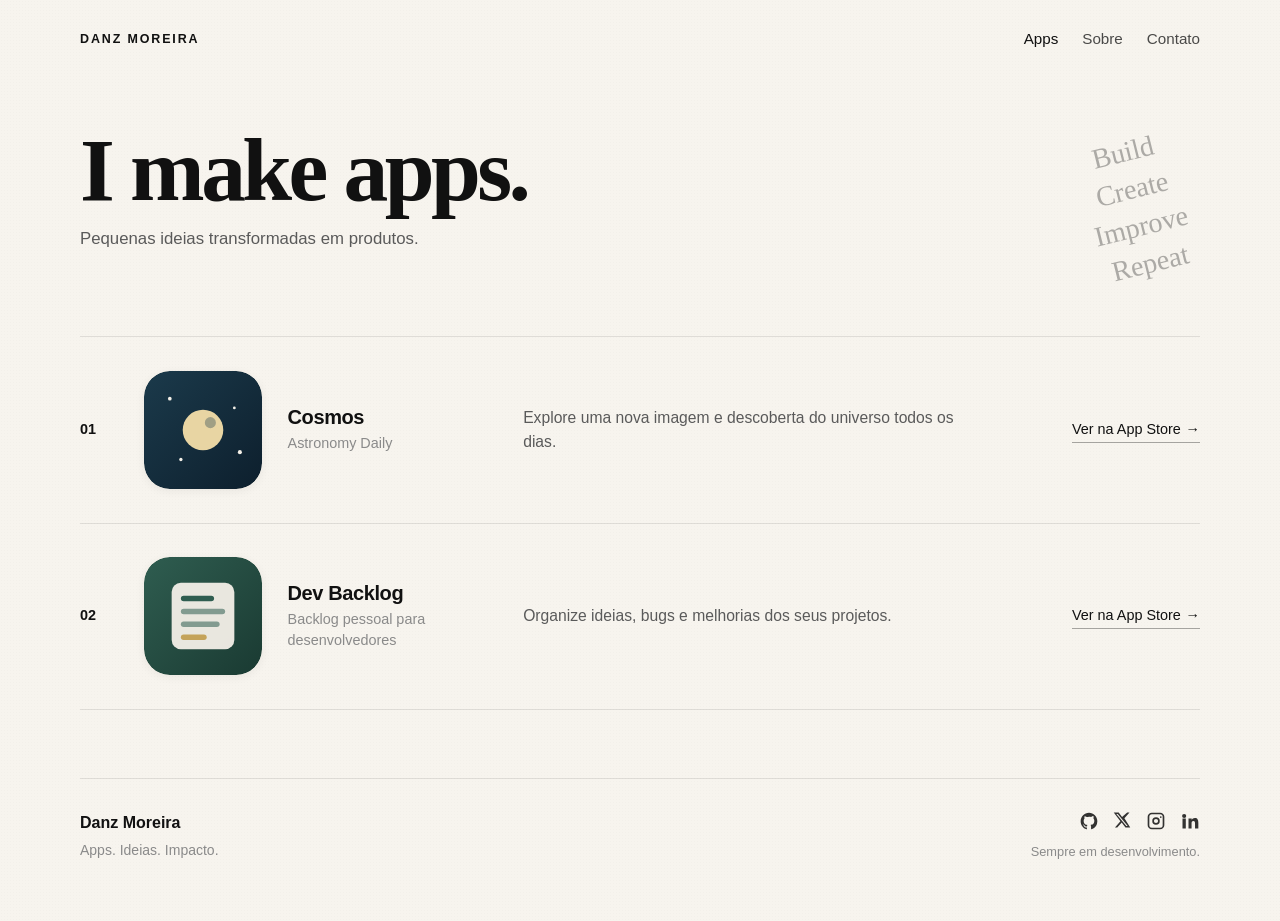
==== commit 5b3cf850: "suam" ====
--- a/index.html
+++ b/index.html
@@ -8,7 +8,7 @@
       name="description"
       content="Pequenas ideias transformadas em produtos — portfólio de apps de Danz Moreira."
     />
-    <meta name="theme-color" content="#F9F7F2" />
+    <meta name="theme-color" content="#F7F4EE" />
 
     <meta property="og:type" content="website" />
     <meta property="og:title" content="Apps · Danz Moreira" />
@@ -27,7 +27,7 @@
     />
 
     <link rel="icon" href="assets/icons/favicon.svg" type="image/svg+xml" />
-    <link rel="stylesheet" href="css/style.css" />
+    <link rel="stylesheet" href="css/style.css?v=20260906m4" />
   </head>
   <body>
     <a class="skip-link" href="#conteudo">Ir para o conteúdo</a>
@@ -45,14 +45,13 @@
 
     <main id="conteudo">
       <section class="hero shell" aria-labelledby="hero-title">
-        <h1 id="hero-title">I make apps.</h1>
-        <p class="hero-lead">Pequenas ideias transformadas em produtos.</p>
-        <ul class="hero-manifest" aria-hidden="true">
-          <li>Build</li>
-          <li>Create</li>
-          <li>Improve</li>
-          <li>Repeat</li>
-        </ul>
+        <div class="hero-copy">
+          <h1 id="hero-title">I make apps.</h1>
+          <p class="hero-lead">Pequenas ideias transformadas em produtos.</p>
+        </div>
+        <p class="hero-script" aria-hidden="true">
+          Build<br />Create<br />Improve<br />Repeat
+        </p>
       </section>
 
       <section class="apps-section shell" aria-label="Lista de aplicativos">
@@ -89,6 +88,6 @@
       </div>
     </footer>
 
-    <script src="js/app.js" defer></script>
+    <script src="js/app.js?v=20260906m4" defer></script>
   </body>
 </html>
--- a/css/style.css
+++ b/css/style.css
@@ -1,23 +1,24 @@
-/* Indie Portfolio — fiel ao print de referência */
+/* 4. Indie Portfolio — fiel ao mockup de referência */
 
 :root {
-  --bg: #f9f7f2;
+  --bg: #f7f4ee;
   --ink: #111111;
   --ink-soft: #8a8a8a;
-  --ink-mid: #666666;
+  --ink-mid: #5a5a5a;
   --line: rgba(17, 17, 17, 0.1);
   --font-sans: -apple-system, BlinkMacSystemFont, "Segoe UI", Roboto, Helvetica,
     Arial, sans-serif;
   --font-serif: Georgia, "Times New Roman", Times, serif;
-  --shell: min(980px, calc(100% - 2.5rem));
-  --icon: 84px;
+  --font-script: "Segoe Script", "Apple Chancery", "Bradley Hand", cursive;
+  --shell: min(1120px, calc(100% - 2.5rem));
+  --icon: 88px;
   --icon-radius: 20px;
 }
 
-@media (min-width: 768px) {
+@media (min-width: 900px) {
   :root {
-    --shell: min(980px, calc(100% - 5rem));
-    --icon: 112px;
+    --shell: min(1120px, calc(100% - 5rem));
+    --icon: 118px;
     --icon-radius: 26px;
   }
 }
@@ -37,7 +38,12 @@
   min-height: 100vh;
   font-family: var(--font-sans);
   color: var(--ink);
-  background: var(--bg);
+  background-color: var(--bg);
+  background-image: radial-gradient(
+    rgba(17, 17, 17, 0.015) 0.6px,
+    transparent 0.6px
+  );
+  background-size: 3px 3px;
   line-height: 1.5;
   -webkit-font-smoothing: antialiased;
 }
@@ -93,9 +99,9 @@
 }
 
 .site-mark {
-  font-size: 0.75rem;
-  font-weight: 700;
-  letter-spacing: 0.16em;
+  font-size: 0.78rem;
+  font-weight: 700;
+  letter-spacing: 0.15em;
   text-transform: uppercase;
   text-decoration: none;
   color: var(--ink);
@@ -103,74 +109,80 @@
 
 .header-nav {
   display: flex;
-  gap: 1.35rem;
+  gap: 1.5rem;
 }
 
 .nav-link {
-  position: relative;
-  font-size: 0.9375rem;
+  font-size: 0.95rem;
   font-weight: 400;
   color: var(--ink);
   text-decoration: none;
-  opacity: 0.8;
+  opacity: 0.75;
 }
 
 .nav-link:hover,
-.nav-link:focus-visible {
-  opacity: 1;
-}
-
+.nav-link:focus-visible,
 .nav-link.is-active {
   opacity: 1;
 }
 
-.nav-link.is-active::after {
-  content: "";
-  position: absolute;
-  left: 0;
-  right: 0;
-  bottom: -0.28rem;
-  height: 1px;
-  background: var(--ink);
-}
-
-/* Hero */
+/* Hero — título à esquerda, script inclinado à direita */
 .hero {
-  padding: 4rem 0 2.5rem;
+  display: grid;
+  grid-template-columns: 1fr;
+  gap: 1.5rem;
+  padding: 4rem 0 2.75rem;
+  align-items: start;
+}
+
+.hero-copy {
+  max-width: 34rem;
 }
 
 .hero h1 {
-  margin: 0 0 0.85rem;
+  margin: 0 0 0.9rem;
   font-family: var(--font-serif);
-  font-size: clamp(3rem, 10vw, 5.5rem);
-  font-weight: 700;
-  letter-spacing: -0.035em;
+  font-size: clamp(3.1rem, 9.5vw, 5.6rem);
+  font-weight: 700;
+  letter-spacing: -0.04em;
   line-height: 0.95;
 }
 
 .hero-lead {
-  margin: 0 0 1.75rem;
+  margin: 0;
   max-width: 26rem;
-  font-size: 1.0625rem;
+  font-size: 1.05rem;
   color: var(--ink-mid);
 }
 
-.hero-manifest {
-  margin: 0;
-  padding: 0;
-  list-style: none;
-}
-
-.hero-manifest li {
-  font-size: 1rem;
-  font-weight: 400;
-  color: var(--ink);
-  line-height: 1.7;
-}
-
-/* Apps */
+.hero-script {
+  display: none;
+  margin: 0.35rem 1rem 0 0;
+  justify-self: end;
+  font-family: var(--font-script);
+  font-size: clamp(1.35rem, 2.2vw, 1.85rem);
+  line-height: 1.35;
+  color: rgba(17, 17, 17, 0.32);
+  transform: rotate(-14deg);
+  text-align: center;
+  user-select: none;
+  pointer-events: none;
+}
+
+@media (min-width: 800px) {
+  .hero {
+    grid-template-columns: 1fr auto;
+    padding: 4.75rem 0 3.25rem;
+  }
+
+  .hero-script {
+    display: block;
+  }
+}
+
+/* Apps list */
 .apps-section {
-  padding: 0.5rem 0 1rem;
+  padding: 0 0 1rem;
 }
 
 .apps-status {
@@ -190,14 +202,18 @@
 
 .app-row {
   display: grid;
-  grid-template-columns: 1.75rem var(--icon) minmax(0, 1fr);
+  grid-template-columns: 1.85rem var(--icon) minmax(0, 1fr);
   grid-template-areas:
-    "num icon main"
-    ".    .    action";
+    "num icon titles"
+    ".    .    desc"
+    ".    .    action"
+    ".    .    qr";
   column-gap: 1rem;
+  row-gap: 0;
   align-items: start;
-  padding: 1.75rem 0;
+  padding: 1.85rem 0;
   border-bottom: 1px solid var(--line);
+  background: transparent;
 }
 
 .app-row:first-child {
@@ -206,10 +222,10 @@
 
 .app-index {
   grid-area: num;
-  margin: 0.45rem 0 0;
-  font-size: 0.8125rem;
-  font-weight: 500;
-  color: var(--ink-soft);
+  margin: 0.4rem 0 0;
+  font-size: 0.9rem;
+  font-weight: 700;
+  color: var(--ink);
   font-variant-numeric: tabular-nums;
 }
 
@@ -220,35 +236,41 @@
   border-radius: var(--icon-radius);
   object-fit: cover;
   background: #ebe6dc;
-}
-
-.app-main {
-  grid-area: main;
+  box-shadow: 0 2px 10px rgba(17, 17, 17, 0.06);
+}
+
+.app-titles {
+  grid-area: titles;
   min-width: 0;
-  padding-top: 0.15rem;
+  padding-top: 0.2rem;
 }
 
 .app-name {
   margin: 0;
-  font-family: var(--font-serif);
-  font-size: 1.5rem;
+  font-family: var(--font-sans);
+  font-size: 1.2rem;
   font-weight: 700;
   letter-spacing: -0.02em;
-  line-height: 1.15;
+  line-height: 1.2;
 }
 
 .app-subtitle {
-  margin: 0.3rem 0 0;
-  font-size: 0.9375rem;
+  margin: 0.25rem 0 0;
+  font-size: 0.9rem;
   color: var(--ink-soft);
 }
 
 .app-description {
+  grid-area: desc;
   margin: 0.55rem 0 0;
-  max-width: 28rem;
-  font-size: 0.9375rem;
+  font-size: 0.95rem;
   color: var(--ink-mid);
   line-height: 1.55;
+  max-width: 36em;
+}
+
+.app-description:empty {
+  display: none;
 }
 
 .app-action {
@@ -266,17 +288,18 @@
   border: none;
   background: none;
   font: inherit;
-  font-size: 0.875rem;
+  font-size: 0.9rem;
   font-weight: 500;
   color: var(--ink);
   cursor: pointer;
   text-decoration: none;
   border-bottom: 1px solid rgba(17, 17, 17, 0.35);
+  transition: opacity 0.2s ease;
 }
 
 .app-store-link:hover,
 .app-store-link:focus-visible {
-  opacity: 0.65;
+  opacity: 0.6;
 }
 
 .app-store-link:hover .link-arrow,
@@ -297,7 +320,8 @@
 }
 
 .app-qr {
-  margin: 0.75rem 0 0;
+  grid-area: qr;
+  margin: 0.85rem 0 0;
 }
 
 .app-qr img {
@@ -312,44 +336,59 @@
   color: var(--ink-soft);
 }
 
-@media (min-width: 900px) {
+/* Desktop: 01 | ícone | título | descrição | link */
+@media (min-width: 960px) {
   .app-row {
-    grid-template-columns: 2.25rem var(--icon) minmax(0, 1fr) auto;
-    grid-template-areas: "num icon main action";
-    column-gap: 1.5rem;
+    grid-template-columns:
+      2.4rem
+      var(--icon)
+      minmax(160px, 210px)
+      minmax(0, 1fr)
+      auto;
+    grid-template-areas: "num icon titles desc action";
+    column-gap: 1.6rem;
     align-items: center;
-    padding: 2rem 0;
+    padding: 2.1rem 0;
   }
 
   .app-index {
     margin: 0;
   }
 
-  .app-main {
+  .app-titles {
     padding-top: 0;
   }
 
   .app-name {
-    font-size: 1.75rem;
+    font-size: 1.25rem;
+  }
+
+  .app-description {
+    margin: 0;
+    max-width: 28rem;
+    font-size: 0.98rem;
+  }
+
+  .app-description:empty {
+    display: block;
+    visibility: hidden;
   }
 
   .app-action {
     margin: 0;
     justify-self: end;
-    align-self: start;
-    padding-top: 0.35rem;
     white-space: nowrap;
   }
 
-  .app-description {
-    max-width: 32rem;
+  .app-qr {
+    display: none;
   }
 }
 
 /* Footer */
 .site-footer {
-  margin-top: 3rem;
-  padding: 0 0 3.5rem;
+  margin-top: 3.25rem;
+  padding: 0 0 3.75rem;
 }
 
 .footer-inner {
@@ -388,7 +427,7 @@
 
 .footer-social {
   display: flex;
-  gap: 0.85rem;
+  gap: 0.9rem;
 }
 
 .social-icon {
@@ -445,4 +484,8 @@
   .app-store-link:focus-visible .link-arrow {
     transform: none;
   }
-}
+
+  .hero-script {
+    transform: none;
+  }
+}
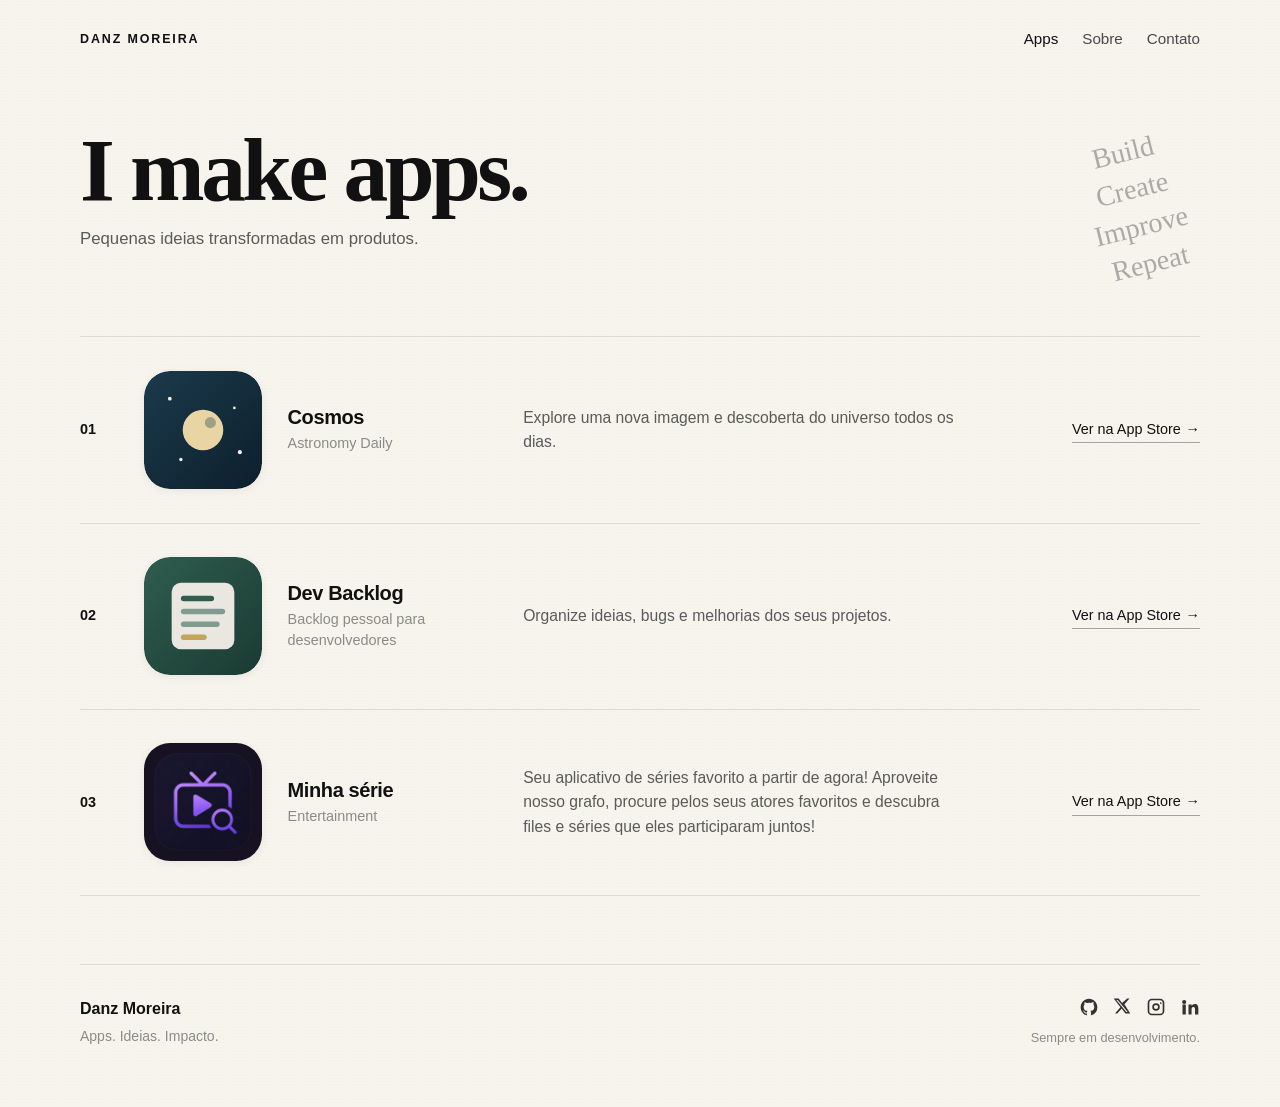
==== commit 3930bd15: "feat: atribuição src/via via sessionStorage" ====
--- a/index.html
+++ b/index.html
@@ -88,6 +88,6 @@
       </div>
     </footer>
 
-    <script src="js/app.js?v=20260906m4" defer></script>
+    <script src="js/app.js?v=20260907via1" defer></script>
   </body>
 </html>
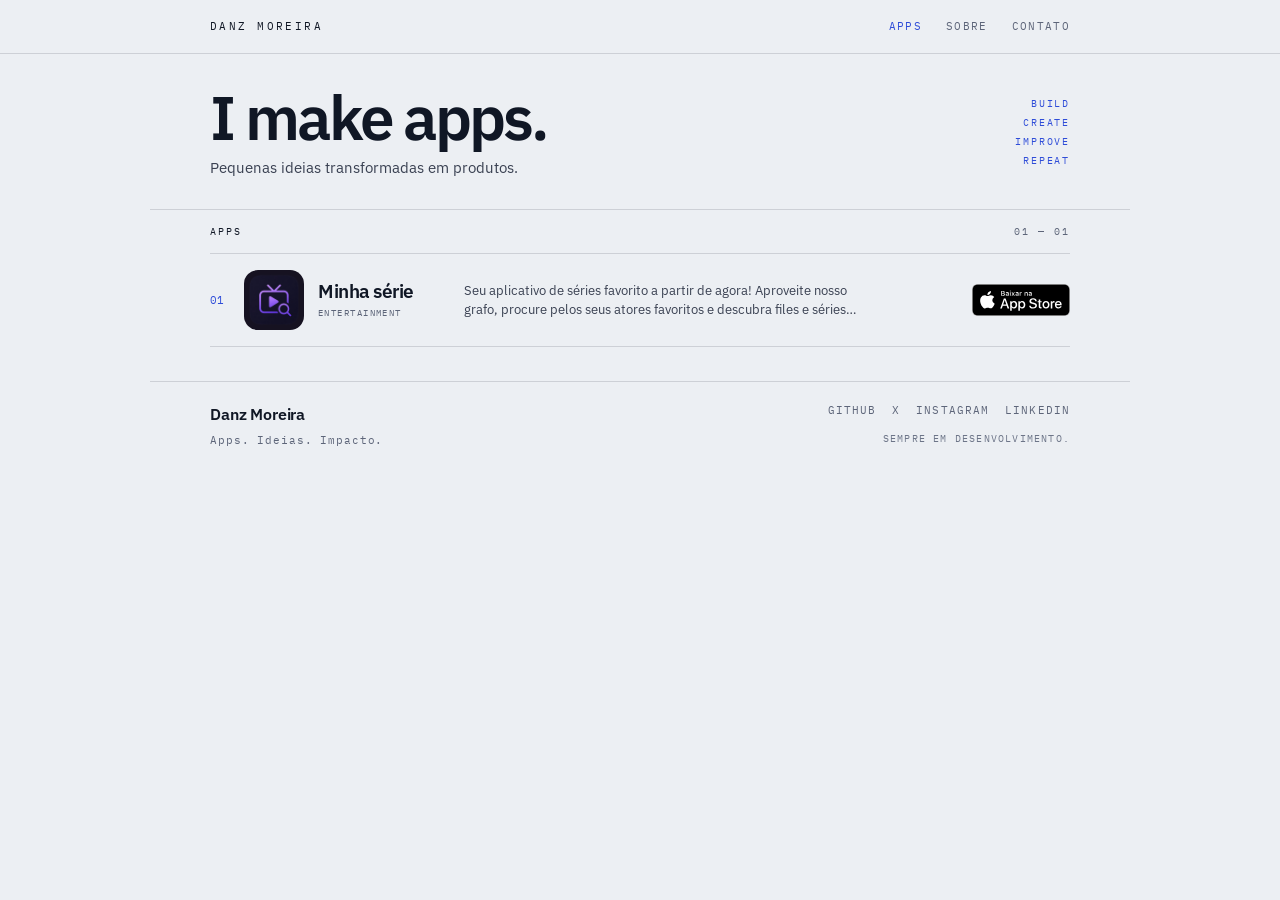
==== commit 3b932aa6: "style: redesign editorial da página Apps (page.md)" ====
--- a/index.html
+++ b/index.html
@@ -8,7 +8,7 @@
       name="description"
       content="Pequenas ideias transformadas em produtos — portfólio de apps de Danz Moreira."
     />
-    <meta name="theme-color" content="#F7F4EE" />
+    <meta name="theme-color" content="#eceff3" />
 
     <meta property="og:type" content="website" />
     <meta property="og:title" content="Apps · Danz Moreira" />
@@ -27,7 +27,13 @@
     />
 
     <link rel="icon" href="assets/icons/favicon.svg" type="image/svg+xml" />
-    <link rel="stylesheet" href="css/style.css?v=20260906m4" />
+    <link rel="preconnect" href="https://fonts.googleapis.com" />
+    <link rel="preconnect" href="https://fonts.gstatic.com" crossorigin />
+    <link
+      href="https://fonts.googleapis.com/css2?family=IBM+Plex+Mono:wght@400;500&family=IBM+Plex+Sans:wght@400;500;600&display=swap"
+      rel="stylesheet"
+    />
+    <link rel="stylesheet" href="css/style.css?v=20260907page1" />
   </head>
   <body>
     <a class="skip-link" href="#conteudo">Ir para o conteúdo</a>
@@ -36,7 +42,9 @@
       <div class="shell header-inner">
         <a class="site-mark" href="index.html">Danz Moreira</a>
         <nav class="header-nav" aria-label="Navegação">
-          <a class="nav-link is-active" href="index.html" aria-current="page">Apps</a>
+          <a class="nav-link is-active" href="index.html" aria-current="page"
+            >Apps</a
+          >
           <a class="nav-link" href="#sobre">Sobre</a>
           <a class="nav-link" href="#contato">Contato</a>
         </nav>
@@ -49,12 +57,20 @@
           <h1 id="hero-title">I make apps.</h1>
           <p class="hero-lead">Pequenas ideias transformadas em produtos.</p>
         </div>
-        <p class="hero-script" aria-hidden="true">
-          Build<br />Create<br />Improve<br />Repeat
+        <p class="hero-manifesto" aria-hidden="true">
+          Build<br />
+          Create<br />
+          Improve<br />
+          Repeat
         </p>
       </section>
 
       <section class="apps-section shell" aria-label="Lista de aplicativos">
+        <div class="apps-section-head">
+          <p class="apps-section-label">Apps</p>
+          <p id="apps-range" class="apps-section-range">00</p>
+        </div>
+
         <p id="apps-status" class="apps-status" role="status" aria-live="polite">
           Carregando aplicativos…
         </p>
@@ -70,24 +86,16 @@
         </div>
         <div class="footer-meta">
           <nav class="footer-social" aria-label="Redes sociais">
-            <a class="social-icon" href="#" data-social="github" aria-label="GitHub" rel="noopener noreferrer">
-              <svg viewBox="0 0 24 24" width="20" height="20" aria-hidden="true"><path fill="currentColor" d="M12 2C6.48 2 2 6.58 2 12.26c0 4.52 2.87 8.35 6.84 9.71.5.1.68-.22.68-.48 0-.24-.01-.87-.01-1.7-2.78.62-3.37-1.37-3.37-1.37-.45-1.18-1.11-1.5-1.11-1.5-.91-.64.07-.63.07-.63 1 .07 1.53 1.06 1.53 1.06.89 1.56 2.34 1.11 2.91.85.09-.66.35-1.11.63-1.37-2.22-.26-4.56-1.14-4.56-5.07 0-1.12.39-2.03 1.03-2.75-.1-.26-.45-1.31.1-2.73 0 0 .84-.27 2.75 1.05A9.3 9.3 0 0 1 12 6.84c.85 0 1.71.12 2.51.35 1.9-1.32 2.74-1.05 2.74-1.05.55 1.42.2 2.47.1 2.73.64.72 1.03 1.63 1.03 2.75 0 3.94-2.34 4.8-4.57 5.06.36.32.68.94.68 1.9 0 1.37-.01 2.47-.01 2.81 0 .26.18.59.69.48A10.27 10.27 0 0 0 22 12.26C22 6.58 17.52 2 12 2z"/></svg>
-            </a>
-            <a class="social-icon" href="#" data-social="x" aria-label="X" rel="noopener noreferrer">
-              <svg viewBox="0 0 24 24" width="18" height="18" aria-hidden="true"><path fill="currentColor" d="M18.9 2H22l-6.8 7.78L23 22h-6.4l-5-6.55L5.7 22H2.6l7.28-8.32L1 2h6.56l4.52 5.98L18.9 2zm-1.12 18h1.78L6.34 3.9H4.44L17.78 20z"/></svg>
-            </a>
-            <a class="social-icon" href="#" data-social="instagram" aria-label="Instagram" rel="noopener noreferrer">
-              <svg viewBox="0 0 24 24" width="20" height="20" aria-hidden="true"><path fill="currentColor" d="M7 2h10a5 5 0 0 1 5 5v10a5 5 0 0 1-5 5H7a5 5 0 0 1-5-5V7a5 5 0 0 1 5-5zm0 2a3 3 0 0 0-3 3v10a3 3 0 0 0 3 3h10a3 3 0 0 0 3-3V7a3 3 0 0 0-3-3H7zm5 3.5A4.5 4.5 0 1 1 7.5 12 4.5 4.5 0 0 1 12 7.5zm0 2A2.5 2.5 0 1 0 14.5 12 2.5 2.5 0 0 0 12 9.5zM17.75 6.25a1 1 0 1 1-1 1 1 1 0 0 1 1-1z"/></svg>
-            </a>
-            <a class="social-icon" href="#" data-social="linkedin" aria-label="LinkedIn" rel="noopener noreferrer">
-              <svg viewBox="0 0 24 24" width="20" height="20" aria-hidden="true"><path fill="currentColor" d="M4.98 3.5A2.5 2.5 0 1 1 2.5 6a2.5 2.5 0 0 1 2.48-2.5zM3 8.98h3.96V21H3zm7.2 0H14v1.64h.06c.55-1.04 1.9-2.14 3.91-2.14C21.2 8.48 22 11 22 14.4V21h-3.96v-5.8c0-1.38-.02-3.16-1.93-3.16-1.93 0-2.23 1.5-2.23 3.06V21H10.2z"/></svg>
-            </a>
+            <a href="#" data-social="github">GitHub</a>
+            <a href="#" data-social="x">X</a>
+            <a href="#" data-social="instagram">Instagram</a>
+            <a href="#" data-social="linkedin">LinkedIn</a>
           </nav>
           <p class="footer-note">Sempre em desenvolvimento.</p>
         </div>
       </div>
     </footer>
 
-    <script src="js/app.js?v=20260907via1" defer></script>
+    <script src="js/app.js?v=20260907page1" defer></script>
   </body>
 </html>
--- a/css/style.css
+++ b/css/style.css
@@ -1,26 +1,18 @@
-/* 4. Indie Portfolio — fiel ao mockup de referência */
+/* Página Apps — especificação editorial (page.md) */
 
 :root {
-  --bg: #f7f4ee;
-  --ink: #111111;
-  --ink-soft: #8a8a8a;
-  --ink-mid: #5a5a5a;
-  --line: rgba(17, 17, 17, 0.1);
-  --font-sans: -apple-system, BlinkMacSystemFont, "Segoe UI", Roboto, Helvetica,
-    Arial, sans-serif;
-  --font-serif: Georgia, "Times New Roman", Times, serif;
-  --font-script: "Segoe Script", "Apple Chancery", "Bradley Hand", cursive;
-  --shell: min(1120px, calc(100% - 2.5rem));
-  --icon: 88px;
-  --icon-radius: 20px;
-}
-
-@media (min-width: 900px) {
-  :root {
-    --shell: min(1120px, calc(100% - 5rem));
-    --icon: 118px;
-    --icon-radius: 26px;
-  }
+  --bg: #eceff3;
+  --ink: #101725;
+  --ink-2: #3a4152;
+  --ink-3: #5d6579;
+  --ink-4: #6d7588;
+  --accent: #2f4dd8;
+  --line: rgba(16, 23, 37, 0.14);
+  --icon-ph: #dde2ea;
+  --font-sans: "IBM Plex Sans", system-ui, sans-serif;
+  --font-mono: "IBM Plex Mono", ui-monospace, monospace;
+  --shell: 980px;
+  --page-pad: 60px;
 }
 
 *,
@@ -38,14 +30,10 @@
   min-height: 100vh;
   font-family: var(--font-sans);
   color: var(--ink);
-  background-color: var(--bg);
-  background-image: radial-gradient(
-    rgba(17, 17, 17, 0.015) 0.6px,
-    transparent 0.6px
-  );
-  background-size: 3px 3px;
+  background: var(--bg);
   line-height: 1.5;
   -webkit-font-smoothing: antialiased;
+  padding-bottom: 30px;
 }
 
 img {
@@ -54,12 +42,13 @@
 }
 
 a {
-  color: var(--ink);
+  color: inherit;
+  text-decoration: none;
 }
 
 a:focus-visible,
 button:focus-visible {
-  outline: 1.5px solid var(--ink);
+  outline: 1.5px solid var(--accent);
   outline-offset: 3px;
 }
 
@@ -72,7 +61,6 @@
   background: #fff;
   color: var(--ink);
   border: 1px solid var(--line);
-  text-decoration: none;
   font-size: 0.8125rem;
 }
 
@@ -81,411 +69,402 @@
 }
 
 .shell {
-  width: var(--shell);
+  width: 100%;
+  max-width: var(--shell);
   margin-inline: auto;
-}
-
-/* Header */
+  padding-inline: var(--page-pad);
+}
+
+/* —— Header —— */
 .site-header {
-  padding: 1.75rem 0 0;
+  border-bottom: 1px solid var(--line);
 }
 
 .header-inner {
   display: flex;
-  flex-wrap: wrap;
   align-items: center;
   justify-content: space-between;
-  gap: 0.75rem 1.5rem;
+  padding-block: 18px;
 }
 
 .site-mark {
-  font-size: 0.78rem;
-  font-weight: 700;
-  letter-spacing: 0.15em;
-  text-transform: uppercase;
-  text-decoration: none;
+  font-family: var(--font-mono);
+  font-size: 11px;
+  font-weight: 400;
+  letter-spacing: 0.22em;
+  text-transform: uppercase;
   color: var(--ink);
 }
 
 .header-nav {
   display: flex;
-  gap: 1.5rem;
+  gap: 24px;
 }
 
 .nav-link {
-  font-size: 0.95rem;
-  font-weight: 400;
-  color: var(--ink);
-  text-decoration: none;
-  opacity: 0.75;
-}
-
-.nav-link:hover,
-.nav-link:focus-visible,
-.nav-link.is-active {
-  opacity: 1;
-}
-
-/* Hero — título à esquerda, script inclinado à direita */
+  font-family: var(--font-mono);
+  font-size: 11px;
+  font-weight: 400;
+  letter-spacing: 0.12em;
+  text-transform: uppercase;
+  color: var(--ink-3);
+}
+
+.nav-link.is-active,
+.nav-link[aria-current="page"] {
+  color: var(--accent);
+}
+
+/* —— Hero —— */
 .hero {
-  display: grid;
-  grid-template-columns: 1fr;
-  gap: 1.5rem;
-  padding: 4rem 0 2.75rem;
-  align-items: start;
+  display: flex;
+  align-items: flex-start;
+  justify-content: space-between;
+  gap: 48px;
+  padding-top: 34px;
+  padding-bottom: 30px;
+  border-bottom: 1px solid var(--line);
 }
 
 .hero-copy {
-  max-width: 34rem;
-}
-
+  min-width: 0;
+}
+
+#hero-title,
 .hero h1 {
-  margin: 0 0 0.9rem;
-  font-family: var(--font-serif);
-  font-size: clamp(3.1rem, 9.5vw, 5.6rem);
-  font-weight: 700;
-  letter-spacing: -0.04em;
-  line-height: 0.95;
+  margin: 0;
+  font-family: var(--font-sans);
+  font-size: 62px;
+  font-weight: 600;
+  letter-spacing: -0.05em;
+  line-height: 0.92;
+  color: var(--ink);
 }
 
 .hero-lead {
-  margin: 0;
-  max-width: 26rem;
-  font-size: 1.05rem;
-  color: var(--ink-mid);
-}
-
-.hero-script {
-  display: none;
-  margin: 0.35rem 1rem 0 0;
-  justify-self: end;
-  font-family: var(--font-script);
-  font-size: clamp(1.35rem, 2.2vw, 1.85rem);
-  line-height: 1.35;
-  color: rgba(17, 17, 17, 0.32);
-  transform: rotate(-14deg);
-  text-align: center;
-  user-select: none;
-  pointer-events: none;
-}
-
-@media (min-width: 800px) {
-  .hero {
-    grid-template-columns: 1fr auto;
-    padding: 4.75rem 0 3.25rem;
-  }
-
-  .hero-script {
-    display: block;
-  }
-}
-
-/* Apps list */
+  margin: 12px 0 0;
+  max-width: 340px;
+  font-family: var(--font-sans);
+  font-size: 15px;
+  font-weight: 400;
+  line-height: 1.5;
+  color: var(--ink-2);
+}
+
+.hero-manifesto {
+  margin: 0;
+  padding-top: 6px;
+  font-family: var(--font-mono);
+  font-size: 10px;
+  font-weight: 400;
+  letter-spacing: 0.18em;
+  text-transform: uppercase;
+  line-height: 1.9;
+  text-align: right;
+  color: var(--accent);
+}
+
+/* —— Apps section —— */
 .apps-section {
-  padding: 0 0 1rem;
+  padding-bottom: 0;
+}
+
+.apps-section-head {
+  display: flex;
+  justify-content: space-between;
+  align-items: baseline;
+  padding: 14px 0;
+  border-bottom: 1px solid var(--line);
+}
+
+.apps-section-label,
+.apps-section-range {
+  margin: 0;
+  font-family: var(--font-mono);
+  font-size: 10px;
+  font-weight: 400;
+  letter-spacing: 0.2em;
+  text-transform: uppercase;
+  color: var(--ink);
+}
+
+.apps-section-range {
+  color: var(--ink-3);
 }
 
 .apps-status {
-  margin: 0 0 1rem;
-  color: var(--ink-soft);
-  font-size: 0.9rem;
+  margin: 24px 0;
+  font-family: var(--font-sans);
+  font-size: 14px;
+  color: var(--ink-3);
 }
 
 .apps-status.is-error {
-  color: #8b3a3a;
+  color: #b42318;
 }
 
 .apps-list {
-  margin: 0;
-  padding: 0;
-}
-
+  display: block;
+}
+
+/* —— App row —— */
 .app-row {
   display: grid;
-  grid-template-columns: 1.85rem var(--icon) minmax(0, 1fr);
-  grid-template-areas:
-    "num icon titles"
-    ".    .    desc"
-    ".    .    action"
-    ".    .    qr";
-  column-gap: 1rem;
-  row-gap: 0;
-  align-items: start;
-  padding: 1.85rem 0;
+  grid-template-columns: 20px 60px 132px minmax(0, 1fr) 100px;
+  column-gap: 14px;
+  align-items: center;
+  padding: 16px 0;
   border-bottom: 1px solid var(--line);
   background: transparent;
 }
 
-.app-row:first-child {
+.app-index {
+  margin: 0;
+  font-family: var(--font-mono);
+  font-size: 11px;
+  font-weight: 400;
+  color: var(--accent);
+}
+
+.app-icon {
+  width: 60px;
+  height: 60px;
+  border-radius: 14px;
+  object-fit: cover;
+  background: transparent;
+}
+
+.app-icon-ph {
+  width: 60px;
+  height: 60px;
+  border-radius: 14px;
+  background-color: var(--icon-ph);
+  background-image: repeating-linear-gradient(
+    135deg,
+    rgba(16, 23, 37, 0.09) 0 1px,
+    transparent 1px 7px
+  );
+}
+
+.app-titles {
+  min-width: 0;
+}
+
+.app-name {
+  margin: 0 0 3px;
+  font-family: var(--font-sans);
+  font-size: 19px;
+  font-weight: 600;
+  letter-spacing: -0.025em;
+  line-height: 1.15;
+  color: var(--ink);
+}
+
+.app-category {
+  margin: 0;
+  font-family: var(--font-mono);
+  font-size: 9px;
+  font-weight: 400;
+  letter-spacing: 0.16em;
+  text-transform: uppercase;
+  color: var(--ink-3);
+}
+
+.app-description {
+  margin: 0;
+  max-width: 400px;
+  font-family: var(--font-sans);
+  font-size: 13px;
+  font-weight: 400;
+  line-height: 1.5;
+  color: var(--ink-2);
+  display: -webkit-box;
+  -webkit-line-clamp: 2;
+  -webkit-box-orient: vertical;
+  overflow: hidden;
+}
+
+.app-action {
+  justify-self: end;
+  align-self: center;
+}
+
+.app-store-badge {
+  display: block;
+  line-height: 0;
+  border: 0;
+  background: none;
+  padding: 0;
+  cursor: pointer;
+}
+
+.app-store-badge img {
+  width: 98px;
+  height: auto;
+  transition: opacity 0.15s ease;
+}
+
+.app-store-badge:hover img,
+.app-store-badge:focus-visible img {
+  opacity: 0.6;
+}
+
+.app-status-text {
+  margin: 0;
+  font-family: var(--font-mono);
+  font-size: 10px;
+  letter-spacing: 0.12em;
+  text-transform: uppercase;
+  color: var(--ink-3);
+  text-align: right;
+}
+
+/* —— Footer —— */
+.site-footer {
+  margin-top: 34px;
+}
+
+.footer-inner {
+  display: flex;
+  align-items: flex-start;
+  justify-content: space-between;
+  gap: 24px;
+  padding-top: 20px;
   border-top: 1px solid var(--line);
 }
 
-.app-index {
-  grid-area: num;
-  margin: 0.4rem 0 0;
-  font-size: 0.9rem;
-  font-weight: 700;
-  color: var(--ink);
-  font-variant-numeric: tabular-nums;
-}
-
-.app-icon {
-  grid-area: icon;
-  width: var(--icon);
-  height: var(--icon);
-  border-radius: var(--icon-radius);
-  object-fit: cover;
-  background: #ebe6dc;
-  box-shadow: 0 2px 10px rgba(17, 17, 17, 0.06);
-}
-
-.app-titles {
-  grid-area: titles;
-  min-width: 0;
-  padding-top: 0.2rem;
-}
-
-.app-name {
-  margin: 0;
-  font-family: var(--font-sans);
-  font-size: 1.2rem;
-  font-weight: 700;
-  letter-spacing: -0.02em;
-  line-height: 1.2;
-}
-
-.app-subtitle {
-  margin: 0.25rem 0 0;
-  font-size: 0.9rem;
-  color: var(--ink-soft);
-}
-
-.app-description {
-  grid-area: desc;
-  margin: 0.55rem 0 0;
-  font-size: 0.95rem;
-  color: var(--ink-mid);
-  line-height: 1.55;
-  max-width: 36em;
-}
-
-.app-description:empty {
-  display: none;
-}
-
-.app-action {
-  grid-area: action;
-  margin: 0.85rem 0 0;
-}
-
-.app-store-link,
-.app-status-text {
-  display: inline-flex;
-  align-items: center;
-  gap: 0.3rem;
-  margin: 0;
-  padding: 0 0 0.12rem;
-  border: none;
-  background: none;
-  font: inherit;
-  font-size: 0.9rem;
-  font-weight: 500;
-  color: var(--ink);
-  cursor: pointer;
-  text-decoration: none;
-  border-bottom: 1px solid rgba(17, 17, 17, 0.35);
-  transition: opacity 0.2s ease;
-}
-
-.app-store-link:hover,
-.app-store-link:focus-visible {
-  opacity: 0.6;
-}
-
-.app-store-link:hover .link-arrow,
-.app-store-link:focus-visible .link-arrow {
-  transform: translateX(3px);
-}
-
-.link-arrow {
-  display: inline-block;
-  transition: transform 0.2s ease;
-}
-
-.app-status-text {
-  cursor: default;
-  color: var(--ink-soft);
-  font-weight: 400;
-  border-bottom: none;
-}
-
-.app-qr {
-  grid-area: qr;
-  margin: 0.85rem 0 0;
-}
-
-.app-qr img {
-  width: 72px;
-  height: 72px;
-  border-radius: 8px;
-}
-
-.app-qr figcaption {
-  margin-top: 0.25rem;
-  font-size: 0.7rem;
-  color: var(--ink-soft);
-}
-
-/* Desktop: 01 | ícone | título | descrição | link */
-@media (min-width: 960px) {
+.footer-name {
+  margin: 0;
+  font-family: var(--font-sans);
+  font-size: 16px;
+  font-weight: 600;
+  letter-spacing: -0.01em;
+  color: var(--ink);
+}
+
+.footer-tagline {
+  margin: 6px 0 0;
+  font-family: var(--font-mono);
+  font-size: 11px;
+  font-weight: 400;
+  letter-spacing: 0.08em;
+  color: var(--ink-3);
+}
+
+.footer-meta {
+  text-align: right;
+}
+
+.footer-social {
+  display: flex;
+  flex-wrap: wrap;
+  justify-content: flex-end;
+  gap: 16px;
+  margin-bottom: 12px;
+}
+
+.footer-social a {
+  font-family: var(--font-mono);
+  font-size: 11px;
+  font-weight: 400;
+  letter-spacing: 0.1em;
+  text-transform: uppercase;
+  color: var(--ink-3);
+}
+
+.footer-social a:hover {
+  color: var(--accent);
+}
+
+.footer-note {
+  margin: 0;
+  font-family: var(--font-mono);
+  font-size: 10px;
+  font-weight: 400;
+  letter-spacing: 0.12em;
+  text-transform: uppercase;
+  color: var(--ink-4);
+}
+
+/* —— Responsive ≤720px —— */
+@media (max-width: 720px) {
+  :root {
+    --page-pad: 22px;
+  }
+
+  .hero {
+    flex-direction: column;
+    gap: 20px;
+    padding-top: 28px;
+    padding-bottom: 24px;
+  }
+
+  #hero-title,
+  .hero h1 {
+    font-size: 42px;
+  }
+
+  .hero-manifesto {
+    text-align: left;
+    padding-top: 0;
+  }
+
+  .header-nav {
+    gap: 16px;
+  }
+
   .app-row {
-    grid-template-columns:
-      2.4rem
-      var(--icon)
-      minmax(160px, 210px)
-      minmax(0, 1fr)
-      auto;
-    grid-template-areas: "num icon titles desc action";
-    column-gap: 1.6rem;
-    align-items: center;
-    padding: 2.1rem 0;
+    grid-template-columns: 20px 60px minmax(0, 1fr);
+    grid-template-areas:
+      "idx icon titles"
+      ".   .    desc"
+      ".   .    action";
+    row-gap: 8px;
+    column-gap: 12px;
+    align-items: start;
+    padding: 18px 0;
   }
 
   .app-index {
-    margin: 0;
+    grid-area: idx;
+    padding-top: 4px;
+  }
+
+  .app-icon,
+  .app-icon-ph {
+    grid-area: icon;
   }
 
   .app-titles {
-    padding-top: 0;
-  }
-
-  .app-name {
-    font-size: 1.25rem;
+    grid-area: titles;
+    align-self: center;
   }
 
   .app-description {
-    margin: 0;
-    max-width: 28rem;
-    font-size: 0.98rem;
-  }
-
-  .app-description:empty {
-    display: block;
-    visibility: hidden;
+    grid-area: desc;
+    max-width: none;
   }
 
   .app-action {
-    margin: 0;
-    justify-self: end;
-    white-space: nowrap;
-  }
-
-  .app-qr {
-    display: none;
-  }
-}
-
-/* Footer */
-.site-footer {
-  margin-top: 3.25rem;
-  padding: 0 0 3.75rem;
-}
-
-.footer-inner {
-  display: flex;
-  flex-wrap: wrap;
-  justify-content: space-between;
-  gap: 1.75rem 2rem;
-  border-top: 1px solid var(--line);
-  padding-top: 2rem;
-}
-
-.footer-name {
-  margin: 0 0 0.3rem;
-  font-size: 1rem;
-  font-weight: 700;
-}
-
-.footer-tagline {
-  margin: 0;
-  font-size: 0.875rem;
-  color: var(--ink-soft);
-}
-
-.footer-meta {
-  display: flex;
-  flex-direction: column;
-  gap: 0.7rem;
-}
-
-@media (min-width: 640px) {
+    grid-area: action;
+    justify-self: start;
+    margin-top: 4px;
+  }
+
+  .app-status-text {
+    text-align: left;
+  }
+
+  .footer-inner {
+    flex-direction: column;
+    gap: 20px;
+  }
+
   .footer-meta {
-    align-items: flex-end;
-    text-align: right;
-  }
-}
-
-.footer-social {
-  display: flex;
-  gap: 0.9rem;
-}
-
-.social-icon {
-  display: inline-flex;
-  color: var(--ink);
-  opacity: 0.85;
-}
-
-.social-icon:hover,
-.social-icon:focus-visible {
-  opacity: 1;
-}
-
-.footer-note {
-  margin: 0;
-  font-size: 0.8rem;
-  color: var(--ink-soft);
-}
-
-.page-404 .not-found {
-  min-height: 100vh;
-  display: flex;
-  flex-direction: column;
-  justify-content: center;
-  padding: 3rem 0;
-}
-
-.page-404 .site-mark {
-  margin-bottom: 2rem;
-  display: inline-block;
-}
-
-.page-404 .not-found-title {
-  margin: 0 0 0.75rem;
-  font-family: var(--font-serif);
-  font-size: clamp(2rem, 6vw, 3rem);
-  font-weight: 700;
-}
-
-.page-404 .hero-lead {
-  margin-bottom: 1.5rem;
-}
-
-@media (prefers-reduced-motion: reduce) {
-  html {
-    scroll-behavior: auto;
-  }
-
-  .link-arrow {
-    transition: none;
-  }
-
-  .app-store-link:hover .link-arrow,
-  .app-store-link:focus-visible .link-arrow {
-    transform: none;
-  }
-
-  .hero-script {
-    transform: none;
-  }
-}
+    text-align: left;
+  }
+
+  .footer-social {
+    justify-content: flex-start;
+  }
+}
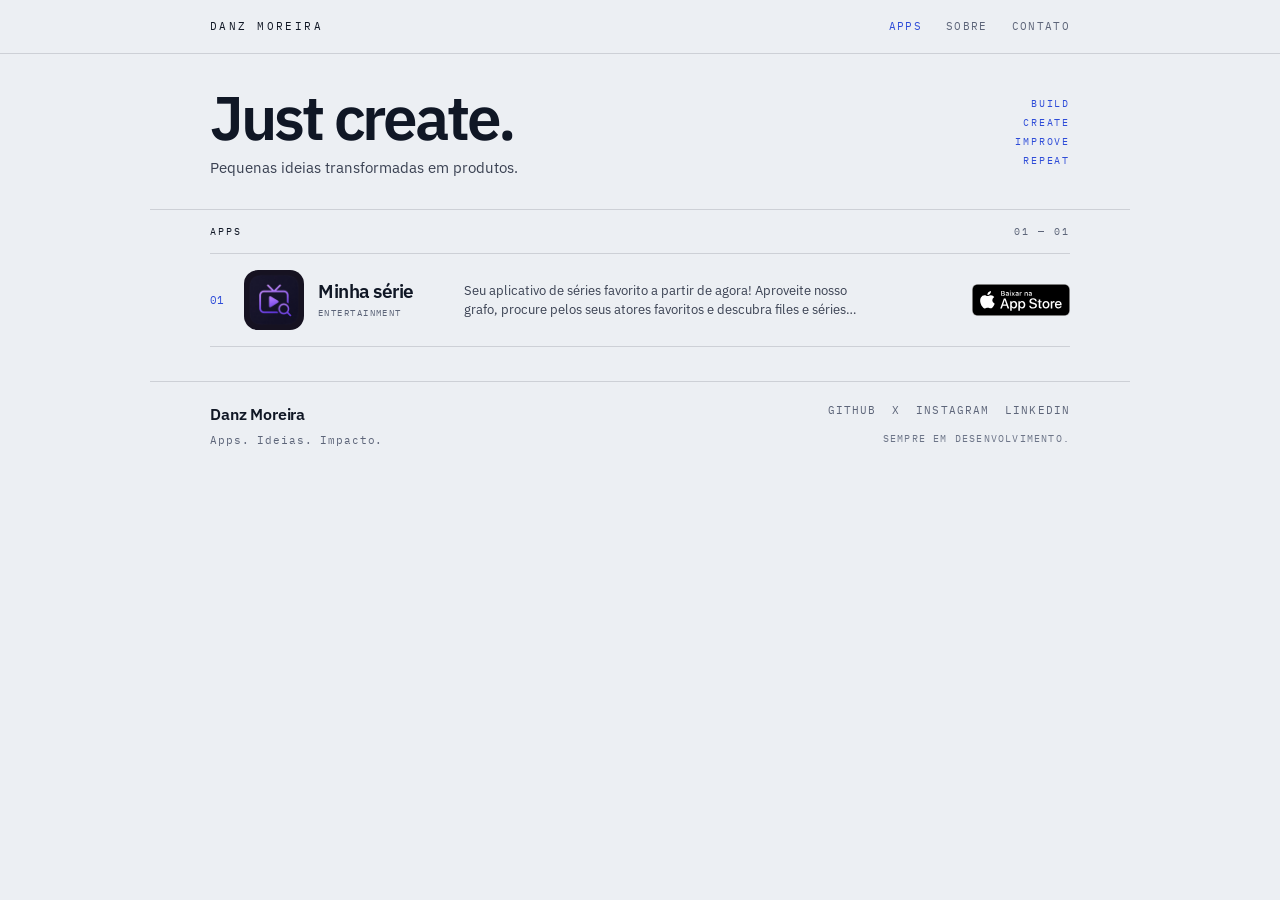
==== commit 7f6e7e93: "copy: hero Just create." ====
--- a/index.html
+++ b/index.html
@@ -54,7 +54,7 @@
     <main id="conteudo">
       <section class="hero shell" aria-labelledby="hero-title">
         <div class="hero-copy">
-          <h1 id="hero-title">I make apps.</h1>
+          <h1 id="hero-title">Just create.</h1>
           <p class="hero-lead">Pequenas ideias transformadas em produtos.</p>
         </div>
         <p class="hero-manifesto" aria-hidden="true">
